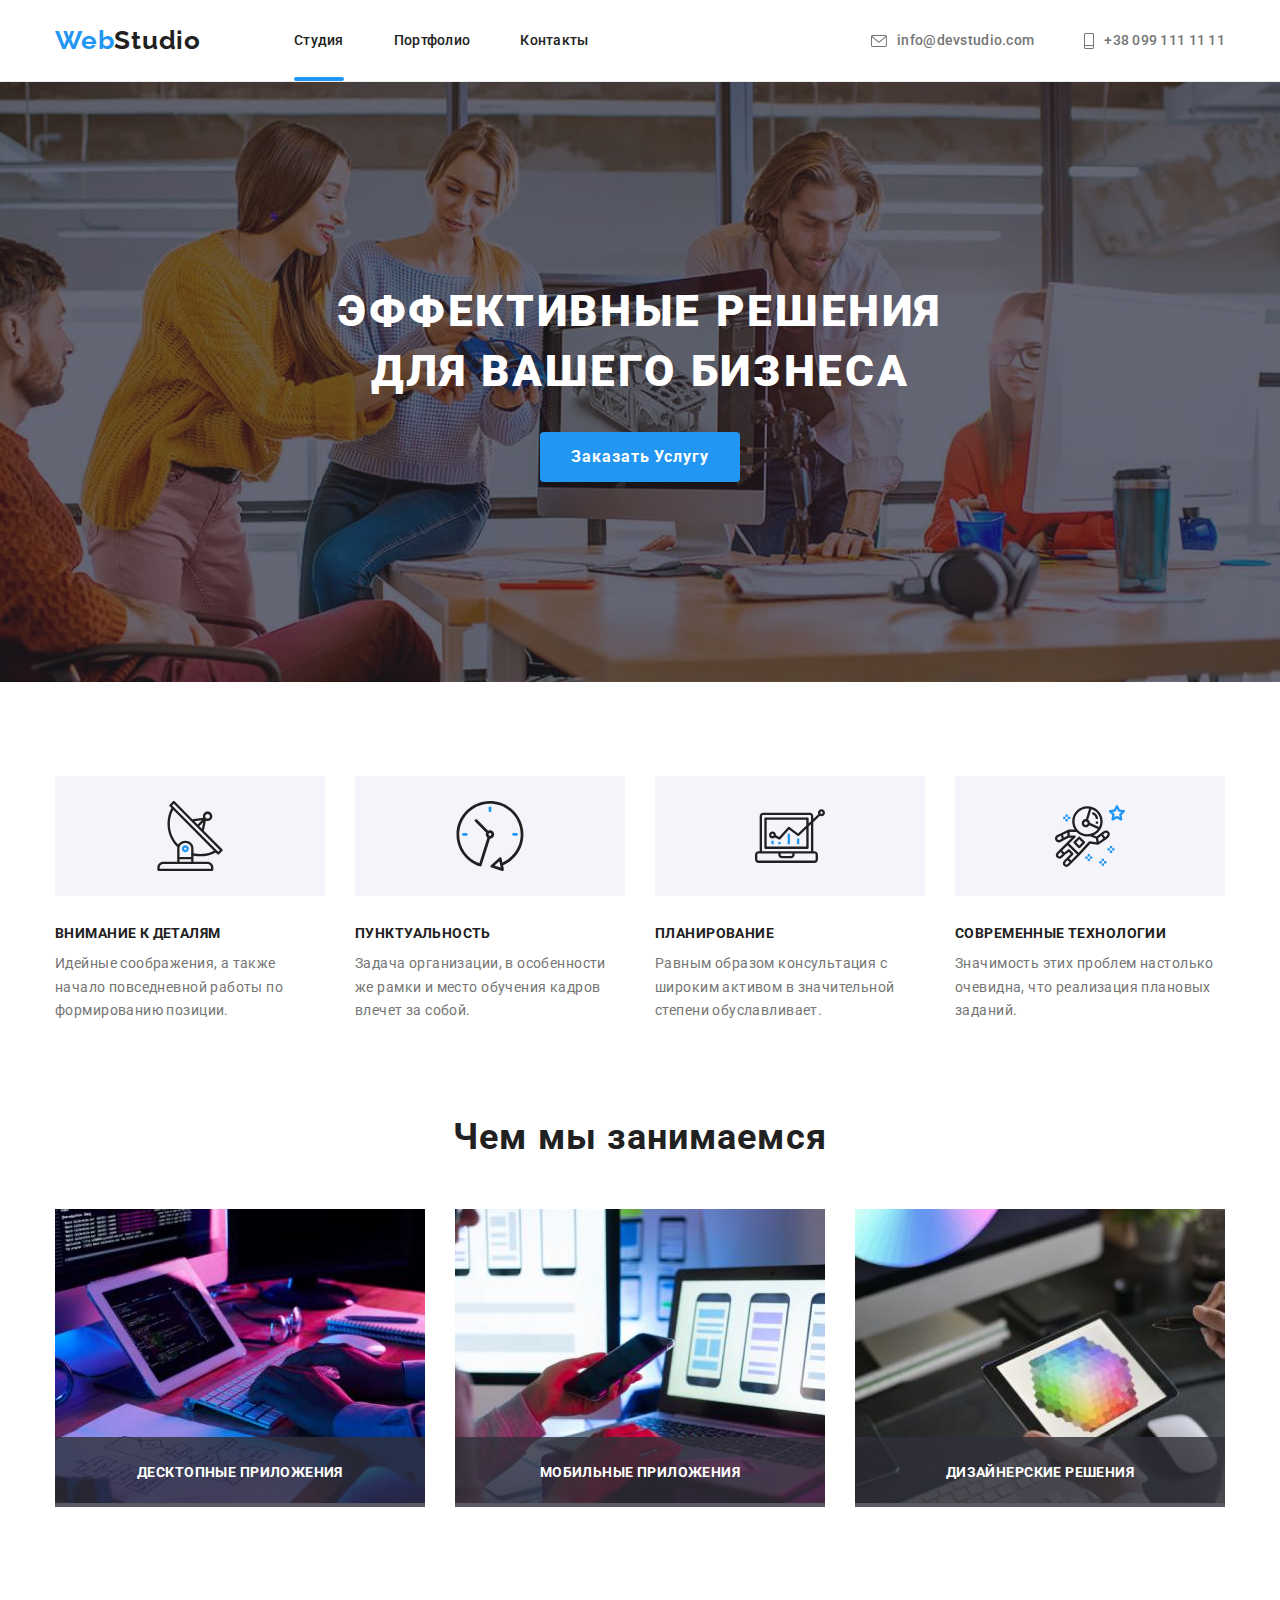
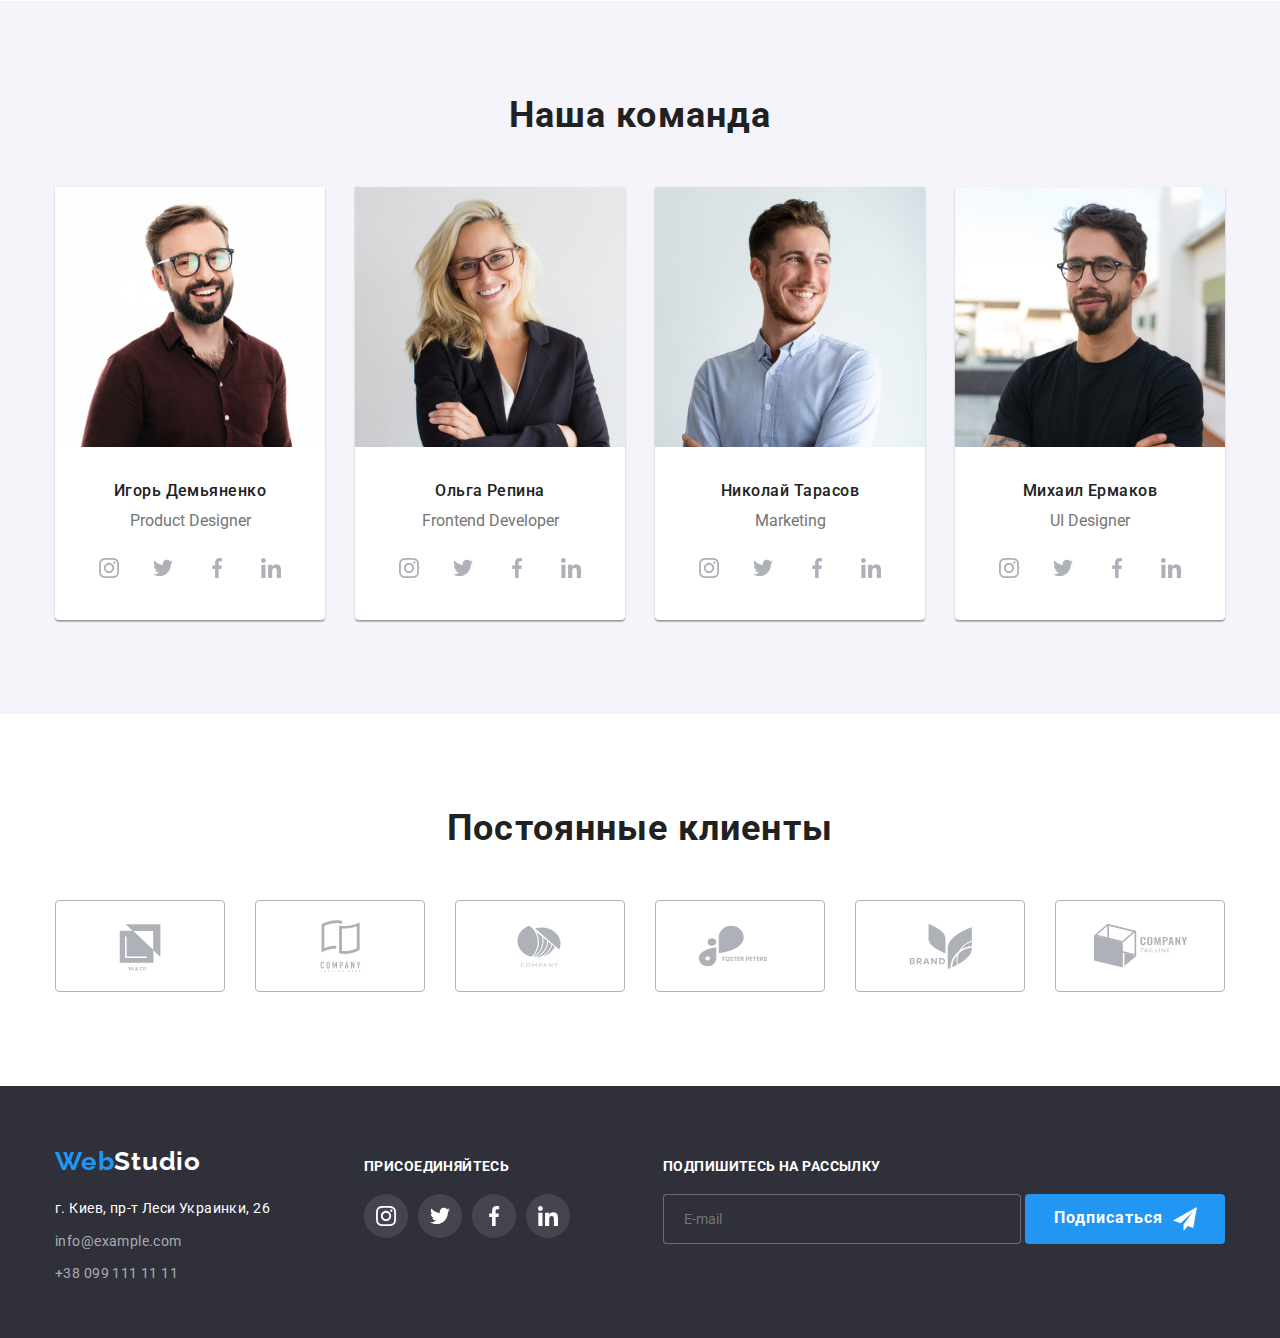
==== index.html @ 97e55f29 "start" ====
<!DOCTYPE html>
<html lang="ru">
<head>
        
        <meta charset="UTF-8">
        <meta http-equiv="X-UA-Compatible" content="IE=edge">
        <meta name="viewport" content="width=device-width, initial-scale=1.0">
        <title>Document</title>
    <link rel="stylesheet" href="https://cdnjs.cloudflare.com/ajax/libs/modern-normalize/1.1.0/modern-normalize.css"
        integrity="sha512-Y0MM+V6ymRKN2zStTqzQ227DWhhp4Mzdo6gnlRnuaNCbc+YN/ZH0sBCLTM4M0oSy9c9VKiCvd4Jk44aCLrNS5Q=="
        crossorigin="anonymous" referrerpolicy="no-referrer" />
    <link rel="preconnect" href="https://fonts.gstatic.com" crossorigin>
    <link href="https://fonts.googleapis.com/css2?family=Raleway:wght@700&family=Roboto:wght@400;500;700;900&display=swap"
        rel="stylesheet">
    <link rel="stylesheet" href="./css/styles.css" />
    <link rel="stylesheet" href="./css/main.min.css" />
</head>
<body>
    <header class="header">
        
        <div class="container">
            <a class="logo" href="index.html">
                <span class="logo-web">Web</span><span class="logo-header-studio">Studio</span>
            </a>
<nav class="header-nav">

<ul class="header-list list">
    <li class="header-list-item"><a class="header-link duration link current" href="./index.html">Студия</a></li>
    <li class="header-list-item"><a class="header-link duration link " href="./portfolio.html">Портфолио</a></li>
    <li class="header-list-item"><a class="header-link duration link" href="">Контакты</a></li>
</ul>

</nav>
<div class="header-contacts">
<a class="header-mail  duration link" href=""><svg class="header-contact-icon header-icon-mail duration "  width="16"
height="12">
<use href="./svg/sprite.svg#icon-envelope"></use>
</svg>info@devstudio.com

</a>

<a class="header-tel  duration link" href="tel:+380991111111"><svg class="header-contact-icon header-icon-tel duration "   width="10"
height="16">
    <use href="./svg/sprite.svg#icon-phone"></use>
</svg>+38 099 111 11 11

</a>
</div>
        </div>
</header>

    <main>
    <section class="hero">
       <div class="container">
            <h1 class="hero-title">Эффективные решения для вашего бизнеса</h1>
            <button class="hero-button button" type="button"data-modal-open>Заказать Услугу</button>
       </div>
    </section>

    <section class="tasks">
        <div class="container">
      <ul class="tasks-list">
    <li class="tasks-item antenna-icon">
        <h3 class="tasks-title">Внимание к деталям</h3>
        <p class="tasks-text"> Идейные соображения, а также начало повседневной работы по формированию позиции.</p>
    </li>
    <li class="tasks-item clocks-icon">
        <h3 class="tasks-title">Пунктуальность</h3>
        <p class="tasks-text">Задача организации, в особенности же рамки и место обучения кадров влечет за собой.</p>
    </li>
    <li class="tasks-item diagram-icon">
        <h3 class="tasks-title">Планирование</h3>
        <p class="tasks-text">Равным образом консультация с широким активом в значительной степени обуславливает.</p>
    </li>
    <li class="tasks-item astronaut-icon">
        <h3 class="tasks-title">Современные технологии</h3>
        <p class="tasks-text">Значимость этих проблем настолько очевидна, что реализация плановых заданий.</p>
     </li>
     </ul>
     </div>
        </section>

       
    <section class="works">
        <div class="container">
            <h2 class="works-title">Чем мы занимаемся</h2>
            <ul class="works-list">
                <li class="works-list-item"><a class="works-link" href=""><img src="./images/box1.jpg" alt="занятие1"
                            width="370" height="294" /></a><p class="works-list-title">Десктопные приложения</p></li>
                <li class="works-list-item"><a class="works-link" href=""><img src="./images/box2.jpg" alt="занятие2"
                            width="370" height="294" /></a><p class="works-list-title">Мобильные приложения</p></li>
                <li class="works-list-item"><a class="works-link" href=""><img src="./images/box3.jpg" alt="занятие3"
                            width="370" height="294" /></a><p class="works-list-title">Дизайнерские решения</p></li>
            </ul>
   </div>
   

    </section>
    <section class="team">
        <div class="container">
            <h2 class="team-title">Наша команда</h2>
            <ul class="team-list">
                <li class="team-list-item">
                    <img src="./images/ihor.jpg" alt="ihor" width="270" />
                <div class="team-name-div">
                    <h3 class="team-name-title">Игорь Демьяненко</h3>
                    <p class="team-name-text">Product Designer</p>
                
            <ul class="social-set">
                <li class="social-item">
                    <a href="" class="social-link duration ">
                        <svg class="social-icon duration ">
                            <use href="./svg/sprite.svg#icon-instagram"></use>
                        </svg>
                    </a>
                </li>
                <li class="social-item">
                    <a href="" class="social-link duration ">
                        <svg class="social-icon duration ">
                            <use href="./svg/sprite.svg#icon-twitter"></use>
                        </svg>
                    </a>
                </li>
                <li class="social-item">
                    <a href="" class="social-link duration  ">
                        <svg class="social-icon duration ">
                            <use href="./svg/sprite.svg#icon-facebook"></use>
                        </svg>
                    </a>
                </li>
                <li class="social-item">
                    <a href="" class="social-link duration ">
                        <svg class="social-icon duration ">
                            <use href="./svg/sprite.svg#icon-linkedin" class="icon-link"></use>
                                        </svg>
                                    </a>  
                                 </li>
                        </ul>
                        </div>
                </li>
                <li class="team-list-item">
                    <img src="./images/olha.jpg" alt="olha" width="270" />
                    <div class="team-name-div">
                        <h3 class="team-name-title">Ольга Репина</h3>
                        <p class="team-name-text">Frontend Developer</p>
                   
                 <ul class="social-set">
                     <li class="social-item">
                        <a href="" class="social-link duration ">
                            <svg class="social-icon duration ">
                                <use href="./svg/sprite.svg#icon-instagram"></use>
                            </svg>
                        </a>
                     </li>
                     <li class="social-item">
                        <a href="" class="social-link duration ">
                            <svg class="social-icon duration ">
                                <use href="./svg/sprite.svg#icon-twitter"></use>
                            </svg>
                        </a>
                     </li>
                     <li class="social-item">
                        <a href="" class="social-link duration ">
                            <svg class="social-icon duration ">
                                <use href="./svg/sprite.svg#icon-facebook"></use>
                            </svg>
                        </a>
                     </li>
                     <li class="social-item">
                    <a href="" class="social-link duration ">
                        <svg class="social-icon duration ">
                            <use href="./svg/sprite.svg#icon-linkedin" class="icon-link""></use>
                            </svg>
                        </a>  
                     </li>
            </ul>
         </div>
                </li>
                <li class="team-list-item">
                    <img src="./images/nikolai.jpg" alt="nikolai" width="270" />
                    <div class="team-name-div">
                        <h3 class="team-name-title">Николай Тарасов</h3>
                        <p class="team-name-text">Marketing</p>
                <ul class="social-set">
                    <li class="social-item">
                        <a href="" class="social-link duration ">
                            <svg class="social-icon duration ">
                                <use href="./svg/sprite.svg#icon-instagram"></use>
                            </svg>
                        </a>
                    </li>
                    <li class="social-item">
                        <a href="" class="social-link duration ">
                            <svg class="social-icon duration ">
                                <use href="./svg/sprite.svg#icon-twitter"></use>
                            </svg>
                        </a>
                    </li>
                    <li class="social-item">
                        <a href="" class="social-link duration ">
                            <svg class="social-icon duration ">
                                <use href="./svg/sprite.svg#icon-facebook"></use>
                            </svg>
                        </a>
                    </li>
                    <li class="social-item">
                        <a href="" class="social-link duration ">
                            <svg class="social-icon duration ">
                                <use href="./svg/sprite.svg#icon-linkedin" class="icon-link""></use>
                                            </svg>
                                        </a>  
                                     </li>
                            </ul>
                         </div>
                </li>
                <li class="team-list-item">
                    <img src="./images/michael.jpg" alt="michael" width="270" />
                    <div class="team-name-div">
                        <h3 class="team-name-title">Михаил Ермаков</h3>
                        <p class="team-name-text">UI Designer</p>
                    <ul class="social-set">
                     <li class="social-item">
                        <a href="" class="social-link duration ">
                            <svg class="social-icon duration ">
                                <use href="./svg/sprite.svg#icon-instagram"></use>
                            </svg>
                        </a>
                     </li>
                     <li class="social-item">
                        <a href="" class="social-link duration  duration ">
                            <svg class="social-icon duration ">
                                <use href="./svg/sprite.svg#icon-twitter"></use>
                            </svg>
                        </a>
                     </li>
                     <li class="social-item">
                        <a href="" class="social-link duration ">
                            <svg class="social-icon duration ">
                                <use href="./svg/sprite.svg#icon-facebook"></use>
                            </svg>
                        </a>
                     </li>
                     <li class="social-item">
                    <a href="" class="social-link duration ">
                        <svg class="social-icon duration ">
                            <use href="./svg/sprite.svg#icon-linkedin" class="icon-link""></use>
                            </svg>
                        </a>  
                     </li>
            </ul>
         </div>
                </li>
            </ul>
        </div>
    </section>


    <section class="clients">
<div class="container">
<t2 class="clients-title">Постоянные клиенты</t2>

<ul class="clients-list">
    <li class="client-item duration "><a href="" class="client-link duration ">
        <svg class="client-icon duration ">
            <use href="./svg/sprite.svg#icon-Logo" class="icon-link"></use>
            </svg>
        </a></li>
    <li class="client-item duration "><a href="" class="client-link duration ">
        <svg class="client-icon duration ">
            <use href="./svg/sprite.svg#icon-Logo-1" class="icon-link"></use>
                </svg>
            </a></li>
    <li class="client-item duration "><a href="" class="client-link duration ">
        <svg class="client-icon duration ">
            <use href="./svg/sprite.svg#icon-Logo-2" class="icon-link"></use>
                    </svg>
                </a></li>
    <li class="client-item duration "><a href="" class="client-link duration ">
        <svg class="client-icon duration ">
            <use href="./svg/sprite.svg#icon-Logo-3" class="icon-link"></use>
                        </svg>
                    </a></li>
    <li class="client-item duration "><a href="" class="client-link duration ">
        <svg class="client-icon duration ">
            <use href="./svg/sprite.svg#icon-Logo-4" class="icon-link"></use>
                            </svg>
                        </a></li>
    <li class="client-item duration "><a href="" class="client-link duration ">
        <svg class="client-icon duration ">
            <use href="./svg/sprite.svg#icon-Logo-5" class="icon-link"></use>
                                </svg>
                            </a></li>
</ul>
</div>
    </section>
</main> 


    <footer class="footer"> 
     <div class="container footdiv">
<div class="footer-left">
    <a class="logo" href="index.html">
        <span class="logo-web">Web</span><span class="logo-studio-footer">Studio</span>
    </a>

    <address class="address-list">
        <ul class="footer-address-list">
            <li class="list-item"><a class="footer-link link address" href="">г. Киев, пр-т Леси Украинки, 26</a></li>
            <li class="list-item"><a class="footer-mail link" href="mailto:info@example.com">info@example.com</a></li>
            <li class="list-item"><a class="footer-tel link" href="tel:+380991111111">+38 099 111 11 11</a></li>
        </ul>
    </address>
     </div>
       


     <div class="footer-right-div">
         <t3 class="footer-right-title">присоединяйтесь</t3>
    <ul class="social-set">
        <li class="social-item">
            <a href="" class="social-link  duration footcolor">
                <svg class="social-icon">
                    <use href="./svg/sprite.svg#icon-instagram"></use>
                </svg>
            </a>
        </li>
        <li class="social-item">
            <a href="" class="social-link  duration footcolor">
                <svg class="social-icon">
                    <use href="./svg/sprite.svg#icon-twitter"></use>
                </svg>
            </a>
        </li>
        <li class="social-item">
            <a href="" class="social-link  duration footcolor">
                <svg class="social-icon">
                    <use href="./svg/sprite.svg#icon-facebook"></use>
                </svg>
            </a>
        </li>
        <li class="social-item">
            <a href="" class="social-link  duration footcolor">
                <svg class="social-icon">
                    <use href="./svg/sprite.svg#icon-linkedin" class="icon-link""></use>
                                </svg>
                            </a>  
                         </li>
                </ul>
                
     </div>
     <div class="footer-email-div">
        <label for="email" class="footer-email-label">Подпишитесь на рассылку
        <input type="email" id="email" class="footer-email-input" placeholder="E-mail"/>
        </label>
        <button type="button" class="hero-button footer-email-btn button">Подписаться
            <svg class="telegram" width="24px" height="24px">
                <use href="./svg/sprite.svg#icon-telegram"></use>
            </svg>
        </button>
    </div>
    </footer>
    <div class="backdrop is-hidden duration " data-modal>
        <div class="modal">
            <button class="modal-close-button duration " type="button" data-modal-close>
                <svg class="close" width="11px" height="11px">
                    <use href="./svg/sprite.svg#icon-closebtn"></use>
                </svg>
            </button>
            <p class="modal-title">Оставьте свои данные, мы вам перезвоним</p>
            <label class="modal-lable">Имя</label>
            <div class="modal-field">
               <input type="name" name="modal-name" class="modal-input duration" id="modal-name"/>
               <svg class="modal-input-icon duration duration" width="12" height="12">
                   <use href="./svg/sprite.svg#icon-nameicon">
                   </use>
               </svg>
            </div>
            <label class="modal-lable">Телефон</label>
            <div class="modal-field">
                <input type="tel" name="modal-tel" class="modal-input duration" id="modal-tel"/>
                <svg class="modal-input-icon duration" width="13" height="13">
                    <use href="./svg/sprite.svg#icon-telicon">
                    </use>
                </svg>
            </div>
            <label class="modal-lable">Почта</label>
            <div class="modal-field">
                <input type="email" name="modal-email" class="modal-input duration" id="modal-mail"/>
                <svg class="modal-input-icon duration" width="15" height="12">
                    <use href="./svg/sprite.svg#icon-mailicon">
                    </use>
                </svg>
            </div>
            <label class="modal-lable">Комментарий</label>
                <textarea name="modal-text" class="modal-comment" id="modal-text" placeholder="Введите текст"></textarea>
                <div class="modal-field">
<input class="modal-check" type="checkbox" id="privacy" name="modal-check" />
<label for="privacy" class="modal-check-text">Соглашаюсь с рассылкой и принимаю <a href="" class="modal-privacy-link">Условия договора</a></label>
</div>
                <button type="submit" class="button hero-button modal-button">Отправить</button>
        </div>
        
        </div>
   
    </div>
    <script src="./js/modal.js"></script>
</body>
</html>
---- css/styles.css ----
/* *{
  outline: solid 1px  teal;
} */


:root {
  --main-color: #212121;
  --second-color: #757575;
  --white-color: #FFFFFF;
  --accent-color: #2196f3;
}

p,
h1,
h2,
h3,
h4,
h5,
h6 {
  margin: 0;
  padding: 0;
}
.container {
width: 1200px;
margin: 0 auto;
padding-left: 15px;
padding-right: 15px;
}

ul {
  margin: 0;
  padding: 0;
}

  
img{
  width: 100%;
 
}

body {
  font-family: Roboto, sans-serif;
  background-color: var(--white-color);
  color: var(--main-color);
}


link,
a,
ul {
  text-decoration: none;
  list-style: none;
}
ul {
  padding-inline-start: 0;
}

.duration{
  transition-duration:250ms;
transition-timing-function: cubic-bezier(0.4, 0, 0.2, 1);
transition-delay:250ms;
}

.is-hidden{
  opacity: 0;
  visibility: hidden;
  pointer-events: none;
}


.button {
  display: block;
font-family: inherit, sans-serif;
font-weight: 700;
font-size: 16px;
text-align: center;
letter-spacing: 0.06em;
border-radius: 4px;
background-color: var(--accent-color);
color: var(--white-color);
cursor: pointer;
border: none; 
}

/*-------LOGO-------*/
.logo-web {
  color: var(--accent-color);
}

.logo {
  font-family: "Raleway";
  font-weight: 700;
  font-size: 26px;
  line-height: 1.2;
  letter-spacing: 0.03em;
  margin-right: 93px;
}
.logo-header-studio {
  color: var(--main-color);
}

/*---------HEADER---------*/

.header {
 background-color: var(--white-color);
  padding-top: 25px;
  padding-bottom: 25px;
  border-bottom: 1px solid #ECECEC;
}
.header .container{
  display: flex;
  align-items: center;
}
.header-list {
  display: flex;
}

.header-list .header-list-item:not(:last-child) {
  margin-right: 50px;
}

.header-contacts {
  display: flex;
  align-items: center;
  
  margin-left: auto;
}
.header-mail {
  
  margin-right: 50px;
}
.header-link,
.header-mail,
.header-tel{
  font-weight: 500;
  font-size: 14px;
  line-height: 1.14;
  letter-spacing: 0.02em;
  color: var(--main-color);
  transition-property:color;
 
}
.header-mail,
.header-tel {
  display: flex;
  align-items: center;
  justify-content: center;
  color: var(--second-color);
}
.header-link:hover,
.header-link:focus,
.header-mail:hover,
.header-mail:focus,
.header-tel:hover,
.header-tel:focus {
  color: var(--accent-color);
}

.header-contact-icon{
  margin-right: 10px;
}

.header-icon-mail,
.header-icon-tel{

  fill:var(--second-color);
  transition-property:fill;

}
.header-mail:hover .contact-icon,
.header-mail:focus .contact-icon,
.header-tel:hover .contact-icon,
.header-tel:focus .contact-icon{
  fill: var(--accent-color);
}

.current{
position:relative;

}


.current::after{
  content: "";
  position: absolute;
width: 100%;
height: 4px;
bottom: -33px;
left: 0;
background: #2196F3;
border-radius: 2px;
}


/*---------HERO---------*/
.hero {
  max-width: 1600px;
  margin-left: auto;
  margin-right: auto;
  background-repeat: no-repeat;
background-size: cover;
background-position: center;
  background-color: #2f303a;
  padding-top: 200px;
  padding-bottom: 200px;
background-image: linear-gradient(
  to right,
 rgba(47, 48, 58, 0.4),
 rgba(47, 48, 58, 0.4)
 ), url(../images/prewiev.jpg);
}

.hero-title {
  margin: 0 auto;
  text-align: center;
  width: 696px;
  margin-bottom: 30px;
  font-weight: 900;
  font-size: 44px;
  line-height: 1.36;
  text-transform: uppercase;
  letter-spacing: 0.06em;
  color: var(--white-color);
}
.hero-button {
  margin: 0 auto;
  min-width: 200px;
  min-height: 50px;
}


/*------TASKS------*/
.tasks{
  background-color: var(--white-color);
  padding-top: 94px;
  
}
.tasks-list {
  display: flex;
}
.tasks-item{
  width: calc((100% - 90px) / 4);
  min-width: 270px;
}
.tasks-item:not(:last-child){
  margin-right: 30px;
}
.tasks-item::before{
  content: "";
  display: block;
  height: 120px;
margin-bottom: 30px;
background-position: center;
background-repeat: no-repeat;
background-size: 70px 70px;
background-color: #F5F4FA;
}
.antenna-icon::before{
background-image: url(../svg/antenna.svg)
}
.clocks-icon::before {
  background-image: url(../svg/clock.svg)
}
.diagram-icon::before {
  background-image: url(../svg/diagram.svg)
}
.astronaut-icon::before {
  background-image: url(../svg/astronaut.svg)
}
.tasks-title {
  font-weight: 700;
  font-size: 14px;
  line-height: 1.14;
  letter-spacing: 0.03em;
  text-transform: uppercase;
}

.tasks-text {
  margin-top: 10px;
  max-height: 75px;
  font-size: 14px;
  line-height: 1.7;
  letter-spacing: 0.03em;
  color: var(--second-color);
}


/*----------WORKS---------*/

.works {
background-color: var(--white-color);
padding-top: 94px;
padding-bottom: 94px;

}

.works-title {
  margin-bottom: 50px;
  text-align: center;
  letter-spacing: 0.03em;
  font-weight: 700;
  font-size: 36px;
  line-height: 1.16;
  color: var(--main-color);
  
}
.works-list {
  display: flex;
   
 
}
.works-list-item {
  position:relative;
  width: calc((100% - 60px) / 3);
 margin-right: 30px;

 
}
.works-list-item:last-child{
  margin-right: 0;
}

.works-list-title{
  content:"";
  position: absolute;
 bottom: 0px;
  left:0;
 width: 100%;
 height: 70px;
 text-align: center;
 padding-top: 27px;
 padding-bottom: 27px;
 font-family: 'Roboto';
 font-style: normal;
 font-weight: 700;
font-size: 14px;
line-height: calc(16/14);
text-align: center;
letter-spacing: 0.03em;
text-transform: uppercase;
color: #FFFFFF;
 background: rgba(47, 48, 58, 0.8);

}

/*---------TEAM---------*/

.team {
  background-color: #F5F4FA;
  padding-top: 94px;
  padding-bottom: 94px;
}

.team-title {
  margin-bottom: 50px;
  text-align: center;
  letter-spacing: 0.03em;
  font-weight: 700;
  font-size: 36px;
  line-height: 1.16;
}
.team-list {
  display: flex;
}

.team-list-item{
  background-color: var(--white-color);
margin-right: 30px;
box-shadow: 0px 1px 3px rgba(0, 0, 0, 0.12),
0px 1px 1px rgba(0, 0, 0, 0.14),
0px 2px 1px rgba(0, 0, 0, 0.2);
border-radius: 0px 0px 4px 4px;
}
.team-list-item:last-child{
  margin-right: 0;
}
.team-name-div{
padding-top: 30px;
padding-bottom: 30px;
}
.team-name-title {
  text-align: center;
  color: var(--main-color);
  font-weight: 500;
  font-size: 16px;
  line-height: 1.2;
  letter-spacing: 0.03em;
}
.team-name-text {
  text-align: center;
  margin-top: 10px;
  margin-bottom: 16px;
  color: var(--second-color);
  font-size: 16px;
  line-height: 1.2;
}

/*--------SOCIAL--------*/

.social-set{
  display: flex;
  justify-content: center;
  
}

.social-link{
  display: block;
  padding: 12px;
  width: 44px;
  height: 44px;
  border-radius: 50%;
  background-color: var(--white-color);
  transition-property: background-color;
}
.social-item:not(:last-child){
  margin-right: 10px;
}

.social-icon{
  fill: #AFB1B8;
  width: 20px;
  height: 20px;
  transition-property:fill, background-color;

}
.social-link:hover,
.social-link:focus {
  background-color: var(--accent-color);
}

.social-link:hover > .social-icon,
.social-link:focus >.social-icon{
fill: var(--white-color);
}




/*---------------CLIENTS-----------*/

.clients {
  background-color: var(--white-color);
padding-top: 94px;
padding-bottom: 94px;
}
.clients-title{
  display: block;
  margin-bottom: 50px;
  text-align: center;
  letter-spacing: 0.03em;
  font-weight: 700;
  font-size: 36px;
  line-height: 1.16;
}
.clients-list{
  display: flex;
}
.client-item
.client-link{
  display: block;
  width: 170px;
  height: 92px;
border: 1px solid #AFB1B8;
border-radius: 4px;
background-color: var(--white-color);
transition-property: background-color, border-color;
}
.client-icon{
  margin: 16px 32px;
width: 106px;
height: 60px;
fill: #AFB1B8;
transition-property:fill;
}
.client-link:hover,
.client-link:focus {
  border-color: var(--accent-color);
}
.client-link:hover > .client-icon,
.client-link:focus >.client-icon{
  fill: var(--accent-color);
  
}
.client-item:not(:last-child) {
  margin-right: 30px;
}

/*---------FOOTER---------*/

.footer {
  background-color: #2f303a;
  padding-top: 60px;
 
}
.footdiv{
  display: flex;
}
.logo-studio-footer {
  color: var(--white-color);
}
.footer-address-list {
  margin-top: 20px;
}
.address {
  color: var(--white-color);
}
.footer-mail,
.footer-tel {
  color: rgba(255, 255, 255, 0.6);
  text-decoration: none;
}
.footer-link,
.footer-mail,
.footer-tel {
  font-style: normal;
  font-size: 14px;
  line-height: 1.7;
  letter-spacing: 0.03em;
}

.footer-address-list > .list-item:not(:last-child){
  margin-bottom: 9px;
}

/*--------footer-right-------*/

.footer-right-div{
  margin-left: 70px;
  margin-top: 12px;
  height: 80px;
}

.footer-right-title{
  display: block;
  font-family: 'Roboto', sans-serif;
  font-style: normal;
 font-weight: 700;
 font-size: 14px;
 line-height: 16px;
 text-transform: uppercase;
 text-align: left;
 color: #FFFFFF;
letter-spacing: 0.03em;
margin-bottom: 20px;
}

.footcolor{
background-color:  rgba(255, 255, 255, 0.1);
}

.footcolor > .social-icon{
  fill: var(--white-color);
}


/*---------footer-email-div--------*/

.footer-email-div{
  position: relative;
  margin-top: 12px;
 margin-left: 93px;
  height: 86px;
  margin-bottom: 94px;
  width: 570px;
}
.footer-email-label{
  display: inline-block;
position: absolute;
top: 0;
left: 0;
font-weight: 700;
font-size: 14px;
line-height: calc(16/14);
letter-spacing: 0.03em;
text-transform: uppercase;
color: #FFFFFF;
}
.footer-email-input{
  padding: 20px;
  margin-top: 20px;
  position: absolute;
 top: 100%;
  left: 0;
  height: 50px;
  width: 358px;
  background-color: #2F303A;
  border: 1px solid rgba(255, 255, 255, 0.3);
  border-radius: 4px;
}
.footer-email-btn{
  position: absolute;
  bottom: 0;
  right: 0;
  margin-left: 12px;
 
}

/*-------------Portfolio-----------*/

/*projects*/
.portfolio {
  padding-top: 94px;
  padding-bottom: 94px;
}
/*navigation*/

.portfolio-btn-list {
  display: flex;
  justify-content: center;
  margin-bottom: 50px;
}
.portfolio-btn-item:not(:last-child) {
  margin-right: 8px;
}

.portfolio--btn {
  padding: 6px 22px;
  font-weight: 500;
  font-size: 16px;
  line-height: 1.62;
  letter-spacing: 0.03em;
  border: transparent;
  color: #212121;
  background-color: #f5f4fa;
  transition-property: color, background-color;

}
.portfolio--btn:hover,
.portfolio--btn:focus {
  color: var(--white-color);
  background-color: var(--accent-color);
  box-shadow: 0px 3px 1px rgba(0, 0, 0, 0.1),
  0px 1px 2px rgba(0, 0, 0, 0.08),
  0px 2px 2px rgba(0, 0, 0, 0.12);
}


.portfolio-projects {
  display: flex;
  flex-wrap: wrap;
  margin-right: -15px;
  margin-left: -15px;
}

.portfolio-projects > .projects-item {
 
 width: calc((100% - 60px) / 3);
 margin-right: 30px;
 margin-bottom: 30px;
 border: 1px solid #EEEEEE;
 cursor: pointer;
 transition-property: box-shadow;
}


.portfolio-projects>.projects-item:hover,
.portfolio-projects>.projects-item:focus{
box-shadow: 0px 1px 1px rgba(0, 0, 0, 0.12),
0px 4px 4px rgba(0, 0, 0, 0.06),
1px 4px 6px rgba(0, 0, 0, 0.16);
}

.portfolio-projects .projects-item:nth-child(3n){
  margin-right: 0;
}
.portfolio-projects .projects-item:nth-last-child(-n + 3){
  margin-bottom: 0;
}
.project-name {
  font-weight: 700;
  font-size: 18px;
  line-height: 2;
  letter-spacing: 0.06em;
  color: var(--main-color);
}
.project-text {
  margin-top: 4px;
  font-size: 16px;
  line-height: 1.88;
  letter-spacing: 0.03em;
  color: var(--second-color);
}
.projects-div-name{
  
  padding: 20px 24px;
  border: 1px #eeeeee;
 
  
}


.projects-item:hover .project-thumb-text{
  opacity: 1;
  transform:translateY(-100%);
  
}


.project-overlay{
  position: relative;
  overflow: hidden;
}

.project-thumb-text{
  position:absolute;
  bottom: -100%;
 left: 0;
 height: 100%;
 width: 100%;
padding: 63px 24px;
font-weight: 400;
font-size: 18px;
line-height: 1.56;
letter-spacing: 0.03em;
color: #FFFFFF;

background:rgba(33, 150, 243, 0.9);
transition-property: transform;

}

/*-----modal------*/
.backdrop{
  position: fixed;
 width: 100%;
  height: 100%;
  top:0;
  background-color: rgba(0, 0, 0, 0.2);
  transform: scale(100%);
  transition-property: transform skale;
  
}
.modal{
  padding: 40px;
  position: absolute;
  top: 50%;
  left: 50%;
  transform: translate(-50%,-50%);
  width: 528px;
  min-height: 581px;
  background-color: var(--white-color);
  box-shadow: 0px 1px 3px rgba(0, 0, 0, 0.12), 0px 1px 1px rgba(0, 0, 0, 0.14), 0px 2px 1px rgba(0, 0, 0, 0.2);
border-radius: 4px;
}

.modal-close-button{
  display: flex;
  justify-content: center;
  align-items: center;
  width: 30px;
  height: 30px;
  position: absolute;
  right:8px;
  top:8px;
  fill:#000000;
  background-color: #fff;
  border-radius: 50%;
  border: 1px solid rgba(0, 0, 0, 0.1);
  cursor: pointer;
  transition-property: fill;

}
.modal-close-button:hover,
.modal-close-button:focus{
  fill: var(--accent-color);
}

.modal-title{
  margin-bottom: 12px;
  font-weight: 700;
font-size: 20px;
line-height: 23px;
text-align: center;
letter-spacing: 0.03em;

color: #212121;
}

.modal-lable{
  display: inline-block;
  font-size: 12px;
margin-bottom: 4px;
line-height: calc(14/12);
letter-spacing: 0.01em;
color: var(--second-color);

}
/*input*/
.modal-input{
  
width: 100%;
padding-left: 42px;
height: 40px;
border: 1px solid rgba(33, 33, 33, 0.2);
border-radius: 4px;
cursor: pointer;
outline: none;
transition-property: border-color;
}

.modal-input::placeholder{
  font-size: 12px;
line-height: 14px;
letter-spacing: 0.01em;

color: rgba(117, 117, 117, 0.5);
}
.modal-input:hover,
.modal-input:focus{
  border-color: var(--accent-color);
}
.modal-field:hover,
.modal-field:focus +.input-icon{
fill: var(--accent-color);
}

.modal-field{
  position: relative;
  margin-bottom: 10px;
}

.modal-input-icon{
  position: absolute;
  top: 50%;
  transform: translateY(-50%);
  left: 15px;
  transition-property: fill;;
}

.modal-comment{
padding: 16px;
height: 120px;
width: 100%;
margin-bottom: 10px;
border: 1px solid rgba(33, 33, 33, 0.2);
border-radius: 4px;
resize:none;
outline: none;
}
.modal-comment::placeholder{
  font-size: 14px;
  line-height: 16px;
  letter-spacing: 0.01em;
}


.checkbox{

}
.modal-check-text{
  display: flex;
  align-items: center;
  font-size: 14px;
line-height: 1.71;
letter-spacing: 0.03em;
cursor: pointer;

color: var(--second-color)
}

.modal-check-text::before{
content:"";
margin-left: 10px;
width: 16px;
height: 15px;
border: 2px solid #212121;
margin-right: 8px;
border-radius: 2px;

}

.modal-check:checked + .modal-check-text::before{
  background-color: var(--accent-color);
  background-image: url(../svg/check.svg);
  background-size: contain;
  background-repeat: no-repeat;
  background-position: center;
  border: none;
}
.modal-check{
  display: none;
  visibility: hidden;
  pointer-events: none;
}

.modal-button{
  margin-top: 30px;
  Offset: 0px, 4px
rgba(0, 0, 0, 0.15)
}
.modal-privacy-link{
  margin-left: 3px;
  color: var(--accent-color);
  text-decoration: underline;
}
.footer-email-btn{
  display: flex;
  align-items: center;
  padding-left: 29px;
}
.telegram{
  margin-left: 10px;
}
---- css/main.min.css ----
/* No CSS *//*# sourceMappingURL=main.min.css.map */
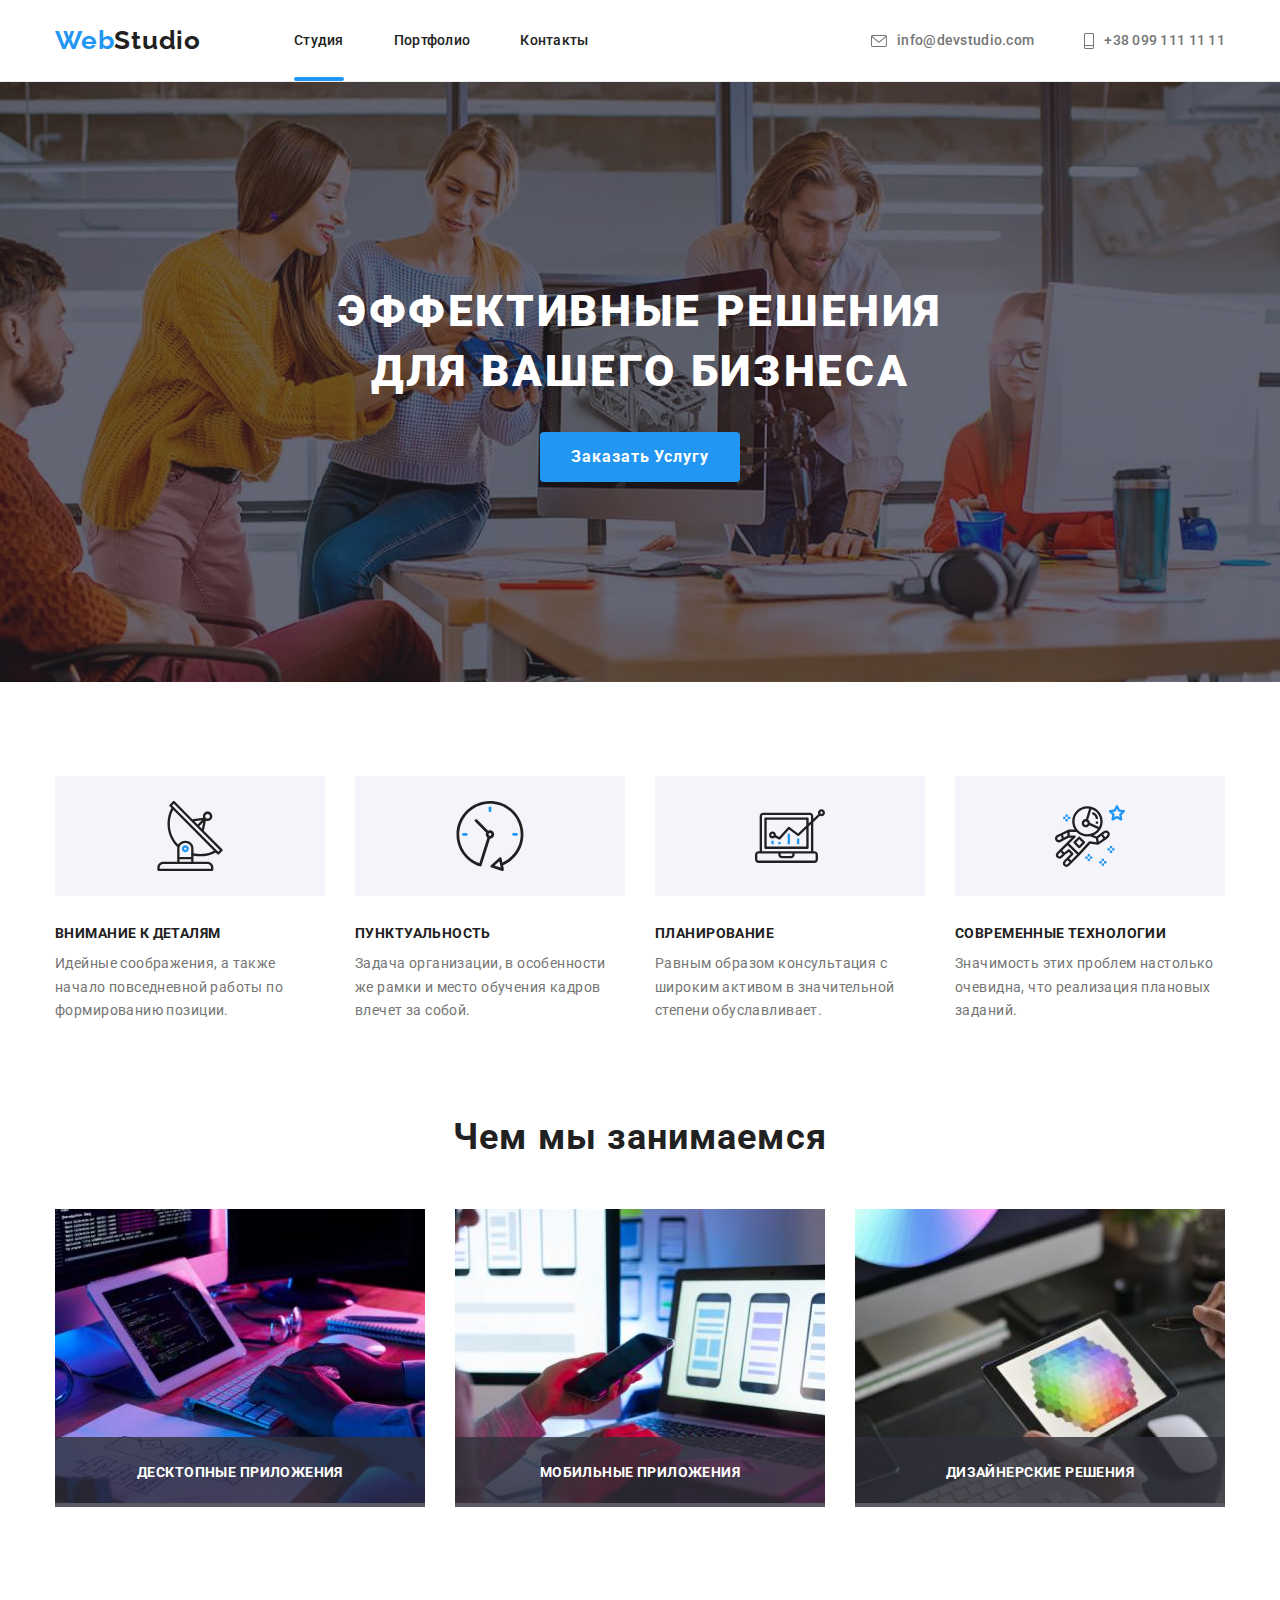
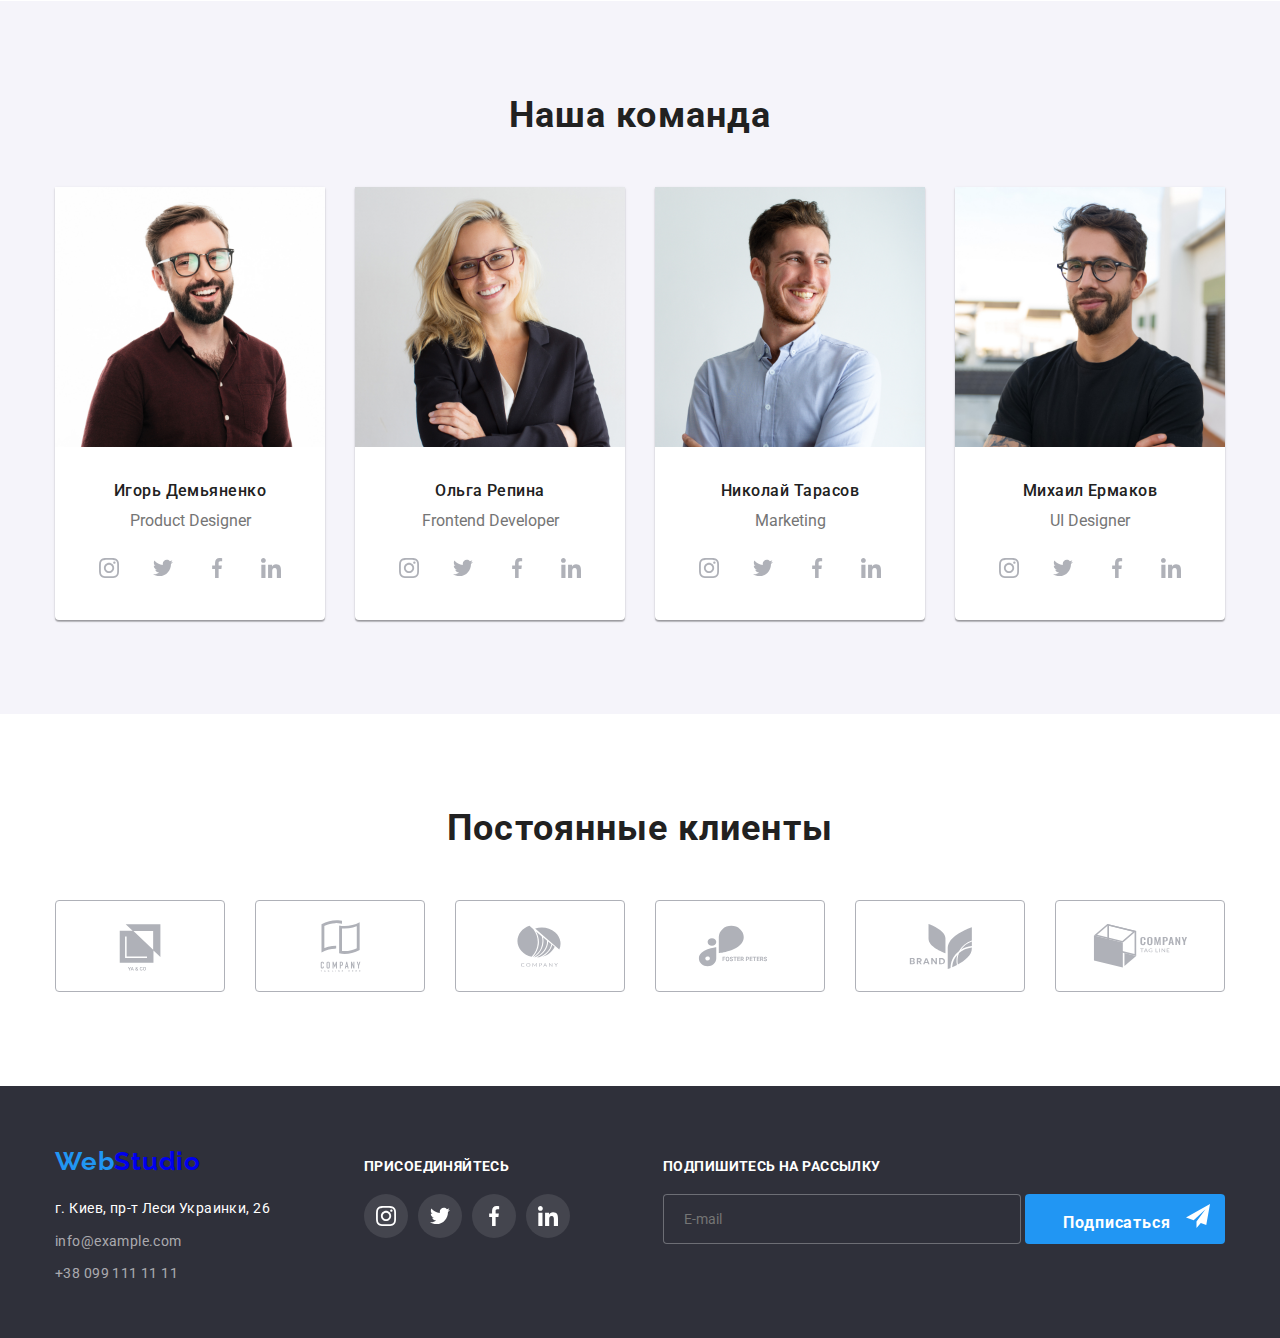
==== commit 03147411: "1" ====
--- a/index.html
+++ b/index.html
@@ -25,21 +25,21 @@
 <nav class="header-nav">
 
 <ul class="header-list list">
-    <li class="header-list-item"><a class="header-link duration link current" href="./index.html">Студия</a></li>
-    <li class="header-list-item"><a class="header-link duration link " href="./portfolio.html">Портфолио</a></li>
-    <li class="header-list-item"><a class="header-link duration link" href="">Контакты</a></li>
+    <li class="header-list__item"><a class="header-list__link duration link current" href="./index.html">Студия</a></li>
+    <li class="header-list__item"><a class="header-list__link duration link " href="./portfolio.html">Портфолио</a></li>
+    <li class="header-list__item"><a class="header-list__link duration link" href="">Контакты</a></li>
 </ul>
 
 </nav>
-<div class="header-contacts">
-<a class="header-mail  duration link" href=""><svg class="header-contact-icon header-icon-mail duration "  width="16"
+<div class="header-contact">
+<a class="header-contact__mail  duration link" href=""><svg class="header-contact-icon header-icon__mail duration "  width="16"
 height="12">
 <use href="./svg/sprite.svg#icon-envelope"></use>
 </svg>info@devstudio.com
 
 </a>
 
-<a class="header-tel  duration link" href="tel:+380991111111"><svg class="header-contact-icon header-icon-tel duration "   width="10"
+<a class="header-contact__tel  duration link" href="tel:+380991111111"><svg class="header-contact-icon header-icon__tel duration "   width="10"
 height="16">
     <use href="./svg/sprite.svg#icon-phone"></use>
 </svg>+38 099 111 11 11
--- a/css/styles.css
+++ b/css/styles.css
@@ -115,23 +115,23 @@
   display: flex;
 }
 
-.header-list .header-list-item:not(:last-child) {
+.header-list .header-list__item:not(:last-child) {
   margin-right: 50px;
 }
 
-.header-contacts {
+.header-contact {
   display: flex;
   align-items: center;
   
   margin-left: auto;
 }
-.header-mail {
+.header-contact__mail {
   
   margin-right: 50px;
 }
-.header-link,
-.header-mail,
-.header-tel{
+.header-list__link,
+.header-contact__mail,
+.header-contact__tel{
   font-weight: 500;
   font-size: 14px;
   line-height: 1.14;
@@ -140,19 +140,19 @@
   transition-property:color;
  
 }
-.header-mail,
-.header-tel {
+.header-contact__mail,
+.header-contact__tel {
   display: flex;
   align-items: center;
   justify-content: center;
   color: var(--second-color);
 }
-.header-link:hover,
-.header-link:focus,
-.header-mail:hover,
-.header-mail:focus,
-.header-tel:hover,
-.header-tel:focus {
+.header-list__link:hover,
+.header-list__link:focus,
+.header-contact__mail:hover,
+.header-contact__mail:focus,
+.header-contact__tel:hover,
+.header-contact__tel:focus {
   color: var(--accent-color);
 }
 
@@ -160,17 +160,17 @@
   margin-right: 10px;
 }
 
-.header-icon-mail,
-.header-icon-tel{
+.header-icon__mail,
+.header-icon__tel{
 
   fill:var(--second-color);
   transition-property:fill;
 
 }
-.header-mail:hover .contact-icon,
-.header-mail:focus .contact-icon,
-.header-tel:hover .contact-icon,
-.header-tel:focus .contact-icon{
+.header-contact__mail:hover .contact-icon,
+.header-contact__mail:focus .contact-icon,
+.header-contact__tel:hover .contact-icon,
+.header-contact__tel:focus .contact-icon{
   fill: var(--accent-color);
 }
 
@@ -495,7 +495,7 @@
 .footdiv{
   display: flex;
 }
-.logo-studio-footer {
+.logo-footer-studio {
   color: var(--white-color);
 }
 .footer-address-list {
--- a/css/main.min.css
+++ b/css/main.min.css
@@ -1 +1,2 @@
-/* No CSS *//*# sourceMappingURL=main.min.css.map */+:root{--main-color: #212121;--second-color: #757575;--white-color: #FFFFFF;--accent-color: #2196f3}p,h1,h2,h3,h4,h5,h6{margin:0;padding:0}.container{width:1200px;margin:0 auto;padding-left:15px;padding-right:15px}ul{margin:0;padding:0}img{width:100%}body{font-family:Roboto, sans-serif;background-color:var(--white-color);color:var(--main-color)}link,a,ul{text-decoration:none;list-style:none}ul{padding-inline-start:0}.duration{transition-duration:250ms;transition-timing-function:cubic-bezier(0.4, 0, 0.2, 1);transition-delay:250ms}.is-hidden{opacity:0;visibility:hidden;pointer-events:none}.button{display:block;font-family:inherit, sans-serif;font-weight:700;font-size:16px;text-align:center;letter-spacing:0.06em;border-radius:4px;background-color:var(--accent-color);color:var(--white-color);cursor:pointer;border:none}.logo{font-family:"Raleway";font-weight:700;font-size:26px;line-height:1.2;letter-spacing:0.03em;margin-right:93px}.logo-header-studio{color:var(--main-color)}.logo-footer-studio{color:var(--white-color)}.header{background-color:var(--white-color);padding-top:25px;padding-bottom:25px;border-bottom:1px solid #ECECEC}.header .container{display:flex;align-items:center}.header-list{display:flex}.header-list .header-list-item:not(:last-child){margin-right:50px}.header-contacts{display:flex;align-items:center;margin-left:auto}.header-mail{margin-right:50px}.header-link,.header-mail,.header-tel{font-weight:500;font-size:14px;line-height:1.14;letter-spacing:0.02em;color:var(--main-color);transition-property:color}.header-mail,.header-tel{display:flex;align-items:center;justify-content:center;color:var(--second-color)}.header-link:hover,.header-link:focus,.header-mail:hover,.header-mail:focus,.header-tel:hover,.header-tel:focus{color:var(--accent-color)}.header-contact-icon{margin-right:10px}.header-icon-mail,.header-icon-tel{fill:var(--second-color);transition-property:fill}.header-mail:hover .contact-icon,.header-mail:focus .contact-icon,.header-tel:hover .contact-icon,.header-tel:focus .contact-icon{fill:var(--accent-color)}.current{position:relative}.current::after{content:"";position:absolute;width:100%;height:4px;bottom:-33px;left:0;background:#2196F3;border-radius:2px}
+/*# sourceMappingURL=main.min.css.map */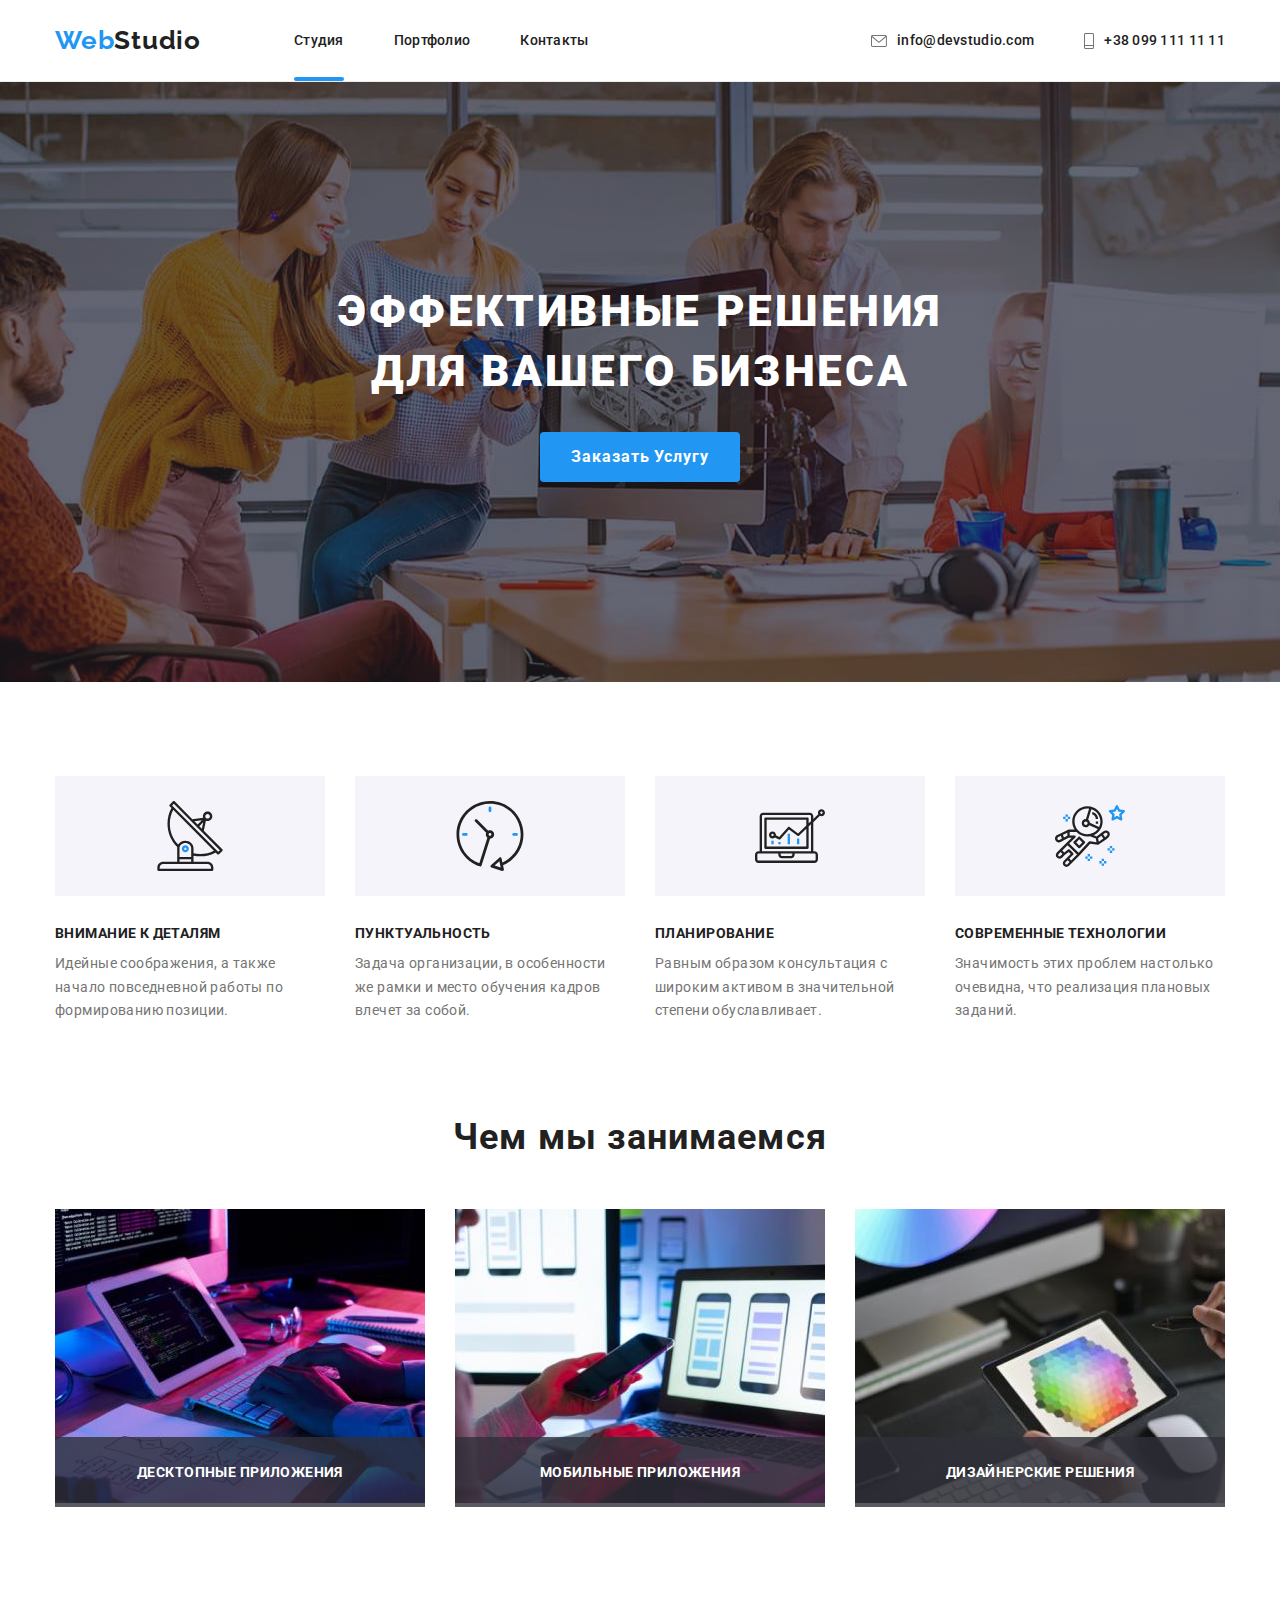
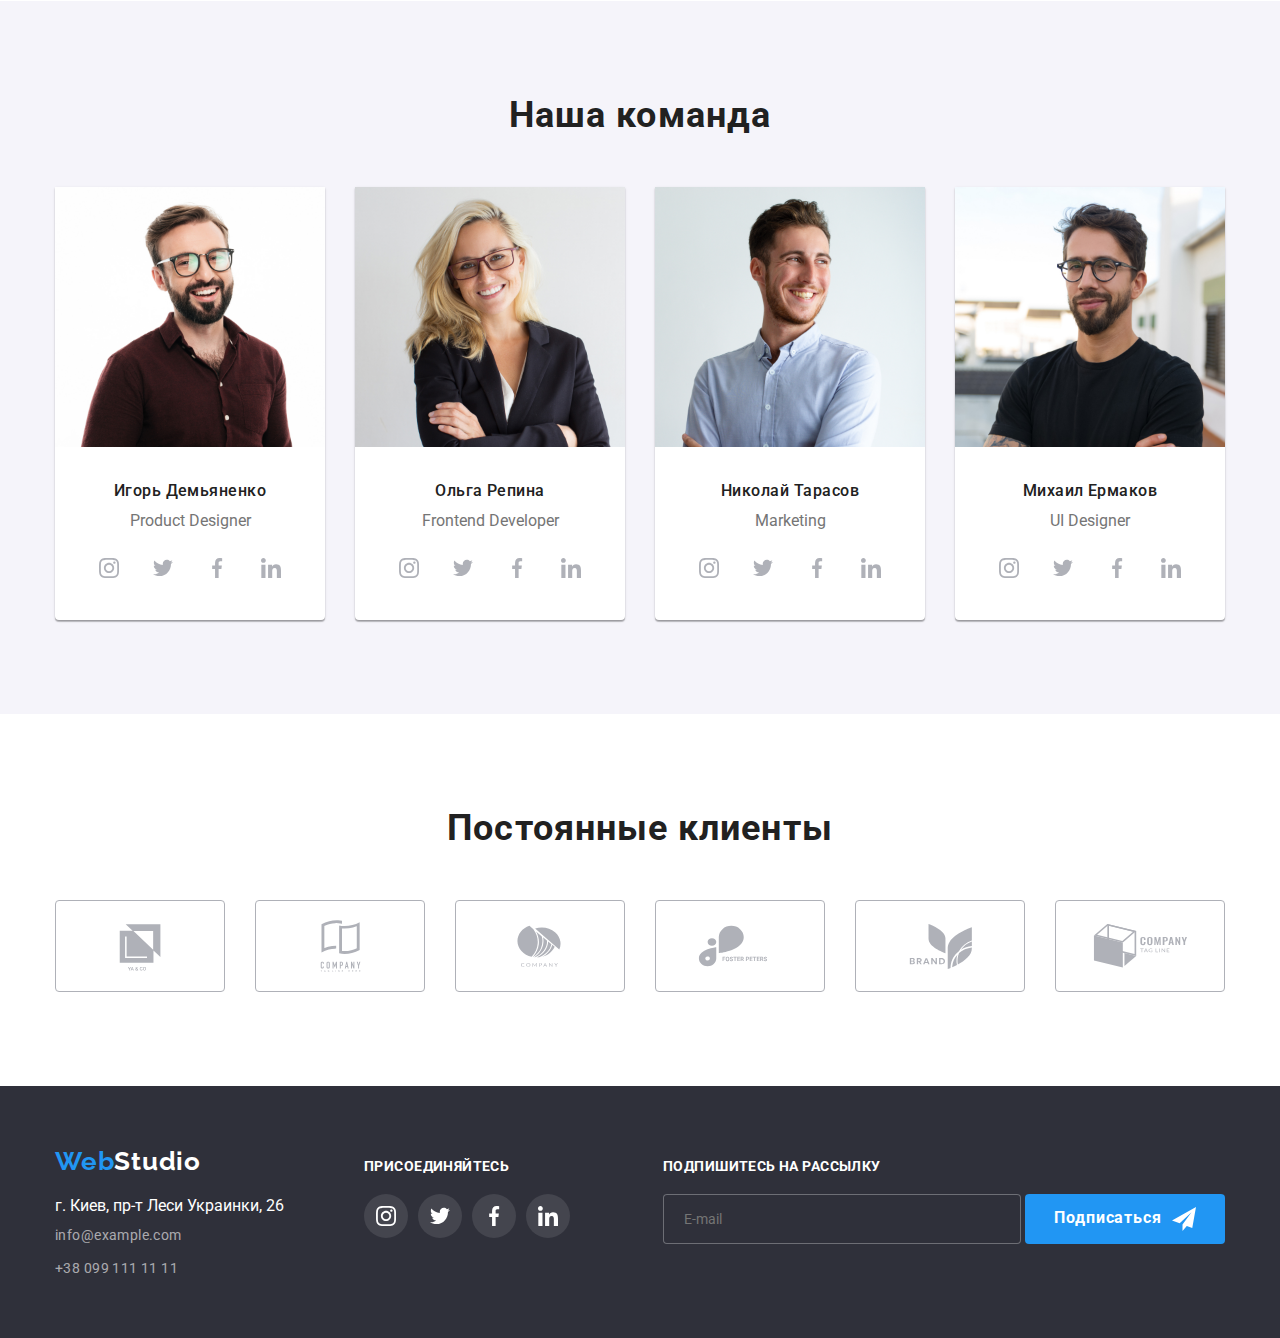
==== commit 1095b1f5: "prefin" ====
--- a/index.html
+++ b/index.html
@@ -20,7 +20,7 @@
         
         <div class="container">
             <a class="logo" href="index.html">
-                <span class="logo-web">Web</span><span class="logo-header-studio">Studio</span>
+                <span class="logo__web">Web</span><span class="logo__header-studio">Studio</span>
             </a>
 <nav class="header-nav">
 
@@ -32,14 +32,14 @@
 
 </nav>
 <div class="header-contact">
-<a class="header-contact__mail  duration link" href=""><svg class="header-contact-icon header-icon__mail duration "  width="16"
+<a class="header-contact__mail  duration link" href=""><svg class="header-contact__mail-icon  duration "  width="16"
 height="12">
 <use href="./svg/sprite.svg#icon-envelope"></use>
 </svg>info@devstudio.com
 
 </a>
 
-<a class="header-contact__tel  duration link" href="tel:+380991111111"><svg class="header-contact-icon header-icon__tel duration "   width="10"
+<a class="header-contact__tel  duration link" href="tel:+380991111111"><svg class="header-contact__tel-icon duration "   width="10"
 height="16">
     <use href="./svg/sprite.svg#icon-phone"></use>
 </svg>+38 099 111 11 11
@@ -53,7 +53,7 @@
     <section class="hero">
        <div class="container">
             <h1 class="hero-title">Эффективные решения для вашего бизнеса</h1>
-            <button class="hero-button button" type="button"data-modal-open>Заказать Услугу</button>
+            <button class="main-button button" type="button"data-modal-open>Заказать Услугу</button>
        </div>
     </section>
 
@@ -102,7 +102,7 @@
             <ul class="team-list">
                 <li class="team-list-item">
                     <img src="./images/ihor.jpg" alt="ihor" width="270" />
-                <div class="team-name-div">
+                <div class="team-name">
                     <h3 class="team-name-title">Игорь Демьяненко</h3>
                     <p class="team-name-text">Product Designer</p>
                 
@@ -140,7 +140,7 @@
                 </li>
                 <li class="team-list-item">
                     <img src="./images/olha.jpg" alt="olha" width="270" />
-                    <div class="team-name-div">
+                    <div class="team-name">
                         <h3 class="team-name-title">Ольга Репина</h3>
                         <p class="team-name-text">Frontend Developer</p>
                    
@@ -178,7 +178,7 @@
                 </li>
                 <li class="team-list-item">
                     <img src="./images/nikolai.jpg" alt="nikolai" width="270" />
-                    <div class="team-name-div">
+                    <div class="team-name">
                         <h3 class="team-name-title">Николай Тарасов</h3>
                         <p class="team-name-text">Marketing</p>
                 <ul class="social-set">
@@ -215,7 +215,7 @@
                 </li>
                 <li class="team-list-item">
                     <img src="./images/michael.jpg" alt="michael" width="270" />
-                    <div class="team-name-div">
+                    <div class="team-name">
                         <h3 class="team-name-title">Михаил Ермаков</h3>
                         <p class="team-name-text">UI Designer</p>
                     <ul class="social-set">
@@ -255,39 +255,39 @@
     </section>
 
 
-    <section class="clients">
+    <section class="client">
 <div class="container">
-<t2 class="clients-title">Постоянные клиенты</t2>
-
-<ul class="clients-list">
-    <li class="client-item duration "><a href="" class="client-link duration ">
-        <svg class="client-icon duration ">
+<t2 class="client-title">Постоянные клиенты</t2>
+
+<ul class="client-list">
+    <li class="client-list__item duration "><a href="" class="client-list__link duration ">
+        <svg class="client-list__icon duration">
             <use href="./svg/sprite.svg#icon-Logo" class="icon-link"></use>
             </svg>
         </a></li>
-    <li class="client-item duration "><a href="" class="client-link duration ">
-        <svg class="client-icon duration ">
+    <li class="client-list__item duration "><a href="" class="client-list__link duration ">
+        <svg class="client-list__icon duration">
             <use href="./svg/sprite.svg#icon-Logo-1" class="icon-link"></use>
                 </svg>
             </a></li>
-    <li class="client-item duration "><a href="" class="client-link duration ">
-        <svg class="client-icon duration ">
+    <li class="client-list__item duration "><a href="" class="client-list__link duration ">
+        <svg class="client-list__icon duration">
             <use href="./svg/sprite.svg#icon-Logo-2" class="icon-link"></use>
                     </svg>
                 </a></li>
-    <li class="client-item duration "><a href="" class="client-link duration ">
-        <svg class="client-icon duration ">
+    <li class="client-list__item duration "><a href="" class="client-list__link duration ">
+        <svg class="client-list__icon duration">
             <use href="./svg/sprite.svg#icon-Logo-3" class="icon-link"></use>
                         </svg>
                     </a></li>
-    <li class="client-item duration "><a href="" class="client-link duration ">
-        <svg class="client-icon duration ">
+    <li class="client-list__item duration "><a href="" class="client-list__link duration ">
+        <svg class="client-list__icon duration">
             <use href="./svg/sprite.svg#icon-Logo-4" class="icon-link"></use>
                             </svg>
                         </a></li>
-    <li class="client-item duration "><a href="" class="client-link duration ">
-        <svg class="client-icon duration ">
-            <use href="./svg/sprite.svg#icon-Logo-5" class="icon-link"></use>
+    <li class="client-list__item duration "><a href="" class="client-list__link duration ">
+        <svg class="client-list__icon duration">
+            <use href="./svg/sprite.svg#icon-Logo-5" class="client-list__icon-link"></use>
                                 </svg>
                             </a></li>
 </ul>
@@ -297,25 +297,25 @@
 
 
     <footer class="footer"> 
-     <div class="container footdiv">
-<div class="footer-left">
+     <div class="container">
+<div class="footer-contact">
     <a class="logo" href="index.html">
-        <span class="logo-web">Web</span><span class="logo-studio-footer">Studio</span>
+        <span class="logo__web">Web</span><span class="logo__footer-studio">Studio</span>
     </a>
 
     <address class="address-list">
-        <ul class="footer-address-list">
-            <li class="list-item"><a class="footer-link link address" href="">г. Киев, пр-т Леси Украинки, 26</a></li>
-            <li class="list-item"><a class="footer-mail link" href="mailto:info@example.com">info@example.com</a></li>
-            <li class="list-item"><a class="footer-tel link" href="tel:+380991111111">+38 099 111 11 11</a></li>
+        <ul class="footer-contact__list">
+            <li class="footer-contact__list-item"><a class="footer-contact__list-address link" href="">г. Киев, пр-т Леси Украинки, 26</a></li>
+            <li class="footer-contact__list-item"><a class="footer-contact__list-mail link" href="mailto:info@example.com">info@example.com</a></li>
+            <li class="footer-contact__list-item"><a class="footer-contact__list-tel link" href="tel:+380991111111">+38 099 111 11 11</a></li>
         </ul>
     </address>
      </div>
        
 
 
-     <div class="footer-right-div">
-         <t3 class="footer-right-title">присоединяйтесь</t3>
+     <div class="footer-social">
+         <t3 class="footer-social__title">присоединяйтесь</t3>
     <ul class="social-set">
         <li class="social-item">
             <a href="" class="social-link  duration footcolor">
@@ -348,12 +348,12 @@
                 </ul>
                 
      </div>
-     <div class="footer-email-div">
-        <label for="email" class="footer-email-label">Подпишитесь на рассылку
-        <input type="email" id="email" class="footer-email-input" placeholder="E-mail"/>
+     <div class="footer-email">
+        <label for="email" class="footer-email__label">Подпишитесь на рассылку
+        <input type="email" id="email" class="footer-email__input" placeholder="E-mail"/>
         </label>
-        <button type="button" class="hero-button footer-email-btn button">Подписаться
-            <svg class="telegram" width="24px" height="24px">
+        <button type="button" class="main-button footer-email__btn button">Подписаться
+            <svg class="footer-email__btn-telegram" width="24px" height="24px">
                 <use href="./svg/sprite.svg#icon-telegram"></use>
             </svg>
         </button>
--- a/css/styles.css
+++ b/css/styles.css
@@ -1,4 +1,4 @@
-/* *{
+/* /* *{
   outline: solid 1px  teal;
 } */
 
@@ -156,7 +156,7 @@
   color: var(--accent-color);
 }
 
-.header-contact-icon{
+.header-contact__icon{
   margin-right: 10px;
 }
 
@@ -438,12 +438,12 @@
 
 /*---------------CLIENTS-----------*/
 
-.clients {
+.client {
   background-color: var(--white-color);
 padding-top: 94px;
 padding-bottom: 94px;
 }
-.clients-title{
+.client-title{
   display: block;
   margin-bottom: 50px;
   text-align: center;
@@ -452,11 +452,11 @@
   font-size: 36px;
   line-height: 1.16;
 }
-.clients-list{
-  display: flex;
-}
-.client-item
-.client-link{
+.client-list{
+  display: flex;
+}
+.client-list__item
+.client-list__link{
   display: block;
   width: 170px;
   height: 92px;
@@ -465,23 +465,23 @@
 background-color: var(--white-color);
 transition-property: background-color, border-color;
 }
-.client-icon{
+.client-list__icon{
   margin: 16px 32px;
 width: 106px;
 height: 60px;
 fill: #AFB1B8;
 transition-property:fill;
 }
-.client-link:hover,
-.client-link:focus {
+.client-list__link:hover,
+.client-list__link:focus {
   border-color: var(--accent-color);
 }
-.client-link:hover > .client-icon,
-.client-link:focus >.client-icon{
+.client-list__link:hover > .client-list__icon,
+.client-list__link:focus >.client-list__icon{
   fill: var(--accent-color);
   
 }
-.client-item:not(:last-child) {
+.client-list__item:not(:last-child) {
   margin-right: 30px;
 }
 
@@ -492,45 +492,45 @@
   padding-top: 60px;
  
 }
-.footdiv{
-  display: flex;
-}
-.logo-footer-studio {
+.footer .container{
+  display: flex;
+}
+.logo__footer-studio {
   color: var(--white-color);
 }
-.footer-address-list {
+.footer-contact__list {
   margin-top: 20px;
 }
 .address {
   color: var(--white-color);
 }
-.footer-mail,
-.footer-tel {
+.footer-contact__list-mail,
+.footer-contact__list-tel {
   color: rgba(255, 255, 255, 0.6);
   text-decoration: none;
 }
-.footer-link,
-.footer-mail,
-.footer-tel {
+.footer-contact__list-link,
+.footer-contact__list-mail,
+.footer-contact__list-tel {
   font-style: normal;
   font-size: 14px;
   line-height: 1.7;
   letter-spacing: 0.03em;
 }
 
-.footer-address-list > .list-item:not(:last-child){
+.footer-contact__list > .footer-contact__list-item:not(:last-child){
   margin-bottom: 9px;
 }
 
-/*--------footer-right-------*/
-
-.footer-right-div{
+/*--------footer-social-------*/
+
+.footer-social{
   margin-left: 70px;
   margin-top: 12px;
   height: 80px;
 }
 
-.footer-right-title{
+.footer-social__title{
   display: block;
   font-family: 'Roboto', sans-serif;
   font-style: normal;
@@ -555,7 +555,7 @@
 
 /*---------footer-email-div--------*/
 
-.footer-email-div{
+.footer-email{
   position: relative;
   margin-top: 12px;
  margin-left: 93px;
@@ -563,7 +563,7 @@
   margin-bottom: 94px;
   width: 570px;
 }
-.footer-email-label{
+.footer-email__label{
   display: inline-block;
 position: absolute;
 top: 0;
@@ -575,7 +575,7 @@
 text-transform: uppercase;
 color: #FFFFFF;
 }
-.footer-email-input{
+.footer-email__input{
   padding: 20px;
   margin-top: 20px;
   position: absolute;
@@ -587,14 +587,17 @@
   border: 1px solid rgba(255, 255, 255, 0.3);
   border-radius: 4px;
 }
-.footer-email-btn{
+.footer-email__btn{
   position: absolute;
+  text-align: justify;
   bottom: 0;
   right: 0;
   margin-left: 12px;
  
 }
-
+.telegram{
+  margin-left: 10px;
+}
 /*-------------Portfolio-----------*/
 
 /*projects*/
@@ -844,9 +847,7 @@
 }
 
 
-.checkbox{
-
-}
+
 .modal-check-text{
   display: flex;
   align-items: center;
@@ -900,4 +901,4 @@
 }
 .telegram{
   margin-left: 10px;
-}+} */--- a/css/main.min.css
+++ b/css/main.min.css
@@ -1,2 +1,2 @@
-:root{--main-color: #212121;--second-color: #757575;--white-color: #FFFFFF;--accent-color: #2196f3}p,h1,h2,h3,h4,h5,h6{margin:0;padding:0}.container{width:1200px;margin:0 auto;padding-left:15px;padding-right:15px}ul{margin:0;padding:0}img{width:100%}body{font-family:Roboto, sans-serif;background-color:var(--white-color);color:var(--main-color)}link,a,ul{text-decoration:none;list-style:none}ul{padding-inline-start:0}.duration{transition-duration:250ms;transition-timing-function:cubic-bezier(0.4, 0, 0.2, 1);transition-delay:250ms}.is-hidden{opacity:0;visibility:hidden;pointer-events:none}.button{display:block;font-family:inherit, sans-serif;font-weight:700;font-size:16px;text-align:center;letter-spacing:0.06em;border-radius:4px;background-color:var(--accent-color);color:var(--white-color);cursor:pointer;border:none}.logo{font-family:"Raleway";font-weight:700;font-size:26px;line-height:1.2;letter-spacing:0.03em;margin-right:93px}.logo-header-studio{color:var(--main-color)}.logo-footer-studio{color:var(--white-color)}.header{background-color:var(--white-color);padding-top:25px;padding-bottom:25px;border-bottom:1px solid #ECECEC}.header .container{display:flex;align-items:center}.header-list{display:flex}.header-list .header-list-item:not(:last-child){margin-right:50px}.header-contacts{display:flex;align-items:center;margin-left:auto}.header-mail{margin-right:50px}.header-link,.header-mail,.header-tel{font-weight:500;font-size:14px;line-height:1.14;letter-spacing:0.02em;color:var(--main-color);transition-property:color}.header-mail,.header-tel{display:flex;align-items:center;justify-content:center;color:var(--second-color)}.header-link:hover,.header-link:focus,.header-mail:hover,.header-mail:focus,.header-tel:hover,.header-tel:focus{color:var(--accent-color)}.header-contact-icon{margin-right:10px}.header-icon-mail,.header-icon-tel{fill:var(--second-color);transition-property:fill}.header-mail:hover .contact-icon,.header-mail:focus .contact-icon,.header-tel:hover .contact-icon,.header-tel:focus .contact-icon{fill:var(--accent-color)}.current{position:relative}.current::after{content:"";position:absolute;width:100%;height:4px;bottom:-33px;left:0;background:#2196F3;border-radius:2px}
+:root{--main-color: #212121;--second-color: #757575;--white-color: #FFFFFF;--accent-color: #2196f3}p,h1,h2,h3,h4,h5,h6{margin:0;padding:0}.container{width:1200px;margin:0 auto;padding-left:15px;padding-right:15px}ul{margin:0;padding:0}img{width:100%}body{font-family:Roboto, sans-serif;background-color:var(--white-color);color:var(--main-color)}link,a,ul{text-decoration:none;list-style:none}ul{padding-inline-start:0}.duration{transition-duration:250ms;transition-timing-function:cubic-bezier(0.4, 0, 0.2, 1);transition-delay:250ms}.is-hidden{opacity:0;visibility:hidden;pointer-events:none}.button{display:block;font-family:inherit, sans-serif;font-weight:700;font-size:16px;text-align:center;letter-spacing:0.06em;border-radius:4px;background-color:var(--accent-color);color:var(--white-color);border:none;cursor:pointer}.main-button{display:flex;justify-content:center;align-items:center;margin:0 auto;min-width:200px;height:50px}.logo{font-family:"Raleway";font-weight:700;font-size:26px;line-height:1.2;letter-spacing:0.03em;margin-right:93px}.logo__web{color:var(--accent-color)}.logo__header-studio{color:var(--main-color)}.logo__footer-studio{color:var(--white-color)}.header{background-color:var(--white-color);padding-top:25px;padding-bottom:25px;border-bottom:1px solid #ECECEC}.header .container{display:flex;align-items:center}.current{position:relative}.current::after{content:"";position:absolute;width:100%;height:4px;bottom:-33px;left:0;background:#2196F3;border-radius:2px}.header-contact{display:flex;align-items:center;margin-left:auto}.header-contact__mail,.header-contact__tel{display:flex;align-items:center;justify-content:center;color:var(--second-color);font-weight:500;font-size:14px;line-height:1.14;letter-spacing:0.02em;color:var(--main-color);transition-property:color}.header-contact__mail-icon,.header-contact__tel-icon{margin-right:10px;fill:var(--second-color);transition-property:fill}.header-contact__mail{margin-right:50px}.header-contact__mail:hover .header-contact__mail-icon,.header-contact__mail:focus .header-contact__mail-icon{color:var(--accent-color);fill:var(--accent-color)}.header-contact__tel:hover .header-contact__tel-icon,.header-contact__tel:focus .header-contact__tel-icon{color:var(--accent-color);fill:var(--accent-color)}.header-list{display:flex}.header-list__link{font-weight:500;font-size:14px;line-height:1.14;letter-spacing:0.02em;color:var(--main-color);transition-property:color}.header-list__link:hover,.header-list__link:focus{color:var(--accent-color)}.header-list__item:not(:last-child){margin-right:50px}.hero{max-width:1600px;margin-left:auto;margin-right:auto;background-repeat:no-repeat;background-size:cover;background-position:center;background-color:#2f303a;padding-top:200px;padding-bottom:200px;background-image:linear-gradient(to right, rgba(47,48,58,0.4), rgba(47,48,58,0.4)),url(../images/prewiev.jpg)}.hero-title{margin:0 auto;text-align:center;width:696px;margin-bottom:30px;font-weight:900;font-size:44px;line-height:1.36;text-transform:uppercase;letter-spacing:0.06em;color:var(--white-color)}.tasks{background-color:var(--white-color);padding-top:94px}.tasks-title{font-weight:700;font-size:14px;line-height:1.14;letter-spacing:0.03em;text-transform:uppercase}.tasks-text{margin-top:10px;max-height:75px;font-size:14px;line-height:1.7;letter-spacing:0.03em;color:var(--second-color)}.tasks-list{display:flex}.tasks-item{width:calc((100% - 90px) / 4);min-width:270px}.tasks-item:not(:last-child){margin-right:30px}.tasks-item::before{content:"";display:block;height:120px;margin-bottom:30px;background-position:center;background-repeat:no-repeat;background-size:70px 70px;background-color:#F5F4FA}.antenna-icon::before{background-image:url(../svg/antenna.svg)}.clocks-icon::before{background-image:url(../svg/clock.svg)}.diagram-icon::before{background-image:url(../svg/diagram.svg)}.astronaut-icon::before{background-image:url(../svg/astronaut.svg)}.works{background-color:var(--white-color);padding-top:94px;padding-bottom:94px}.works-title{margin-bottom:50px;text-align:center;letter-spacing:0.03em;font-weight:700;font-size:36px;line-height:1.16;color:var(--main-color)}.works-list{display:flex}.works-list-item{position:relative;width:calc((100% - 60px) / 3);margin-right:30px}.works-list-item:last-child{margin-right:0}.works-list-title{content:"";position:absolute;bottom:0px;left:0;width:100%;height:70px;text-align:center;padding-top:27px;padding-bottom:27px;font-family:'Roboto';font-style:normal;font-weight:700;font-size:14px;line-height:calc(16/14);text-align:center;letter-spacing:0.03em;text-transform:uppercase;color:#FFFFFF;background:rgba(47,48,58,0.8)}.team{background-color:#F5F4FA;padding-top:94px;padding-bottom:94px}.team-title{margin-bottom:50px;text-align:center;letter-spacing:0.03em;font-weight:700;font-size:36px;line-height:1.16}.team-list{display:flex}.team-list-item{background-color:var(--white-color);margin-right:30px;box-shadow:0px 1px 3px rgba(0,0,0,0.12),0px 1px 1px rgba(0,0,0,0.14),0px 2px 1px rgba(0,0,0,0.2);border-radius:0px 0px 4px 4px}.team-list-item:last-child{margin-right:0}.team-name{padding-top:30px;padding-bottom:30px}.team-name-title{text-align:center;color:var(--main-color);font-weight:500;font-size:16px;line-height:1.2;letter-spacing:0.03em}.team-name-text{text-align:center;margin-top:10px;margin-bottom:16px;color:var(--second-color);font-size:16px;line-height:1.2}.client{background-color:var(--white-color);padding-top:94px;padding-bottom:94px}.client-title{display:block;margin-bottom:50px;text-align:center;letter-spacing:0.03em;font-weight:700;font-size:36px;line-height:1.16}.client-list{display:flex}.client-list__item,.client-list__link{display:block;width:170px;height:92px;border-radius:4px;background-color:var(--white-color);transition-property:background-color, border-color}.client-list__item:hover,.client-list__item:focus,.client-list__link:hover,.client-list__link:focus{border-color:var(--accent-color)}.client-list__icon{margin:16px 32px;width:106px;height:60px;fill:#AFB1B8;transition-property:fill}.client-list__link:hover .client-list__icon,.client-list__link:focus .client-list__icon{fill:var(--accent-color)}.client-list__item:not(:last-child){margin-right:30px}.footer{background-color:#2f303a;padding-top:60px}.footer.container{display:flex}.footer-contact__list{margin-top:20px}.footer-contact__list__address,.footer-contact__list__mail,.footer-contact__list__tel{font-size:14px;line-height:1.7;letter-spacing:0.03em;color:rgba(255,255,255,0.6)}.footer-contact__list-item:not(:last-child){margin-bottom:9px}.footer-contact__list-address{color:var(--white-color);font-style:normal}.footer-social{margin-left:70px;margin-top:12px;height:80px}.footer-social__title{display:block;font-family:'Roboto', sans-serif;font-style:normal;font-weight:700;font-size:14px;line-height:16px;text-transform:uppercase;text-align:left;color:#FFFFFF;letter-spacing:0.03em;margin-bottom:20px}.footcolor{background-color:rgba(255,255,255,0.1)}.footcolor>.social-icon{fill:var(--white-color)}.footer-email{position:relative;margin-top:12px;margin-left:93px;height:86px;margin-bottom:94px;width:570px}.footer-email__label{display:inline-block;position:absolute;top:0;left:0;font-weight:700;font-size:14px;line-height:calc(16/14);letter-spacing:0.03em;text-transform:uppercase;color:#FFFFFF}.footer-email__input{padding:20px;margin-top:20px;position:absolute;top:100%;left:0;height:50px;width:358px;background-color:#2F303A;border:1px solid rgba(255,255,255,0.3);border-radius:4px}.footer-email__btn{position:absolute;bottom:0;right:0;margin-left:12px}.footer-email__btn-telegram{margin-left:10px}
 /*# sourceMappingURL=main.min.css.map */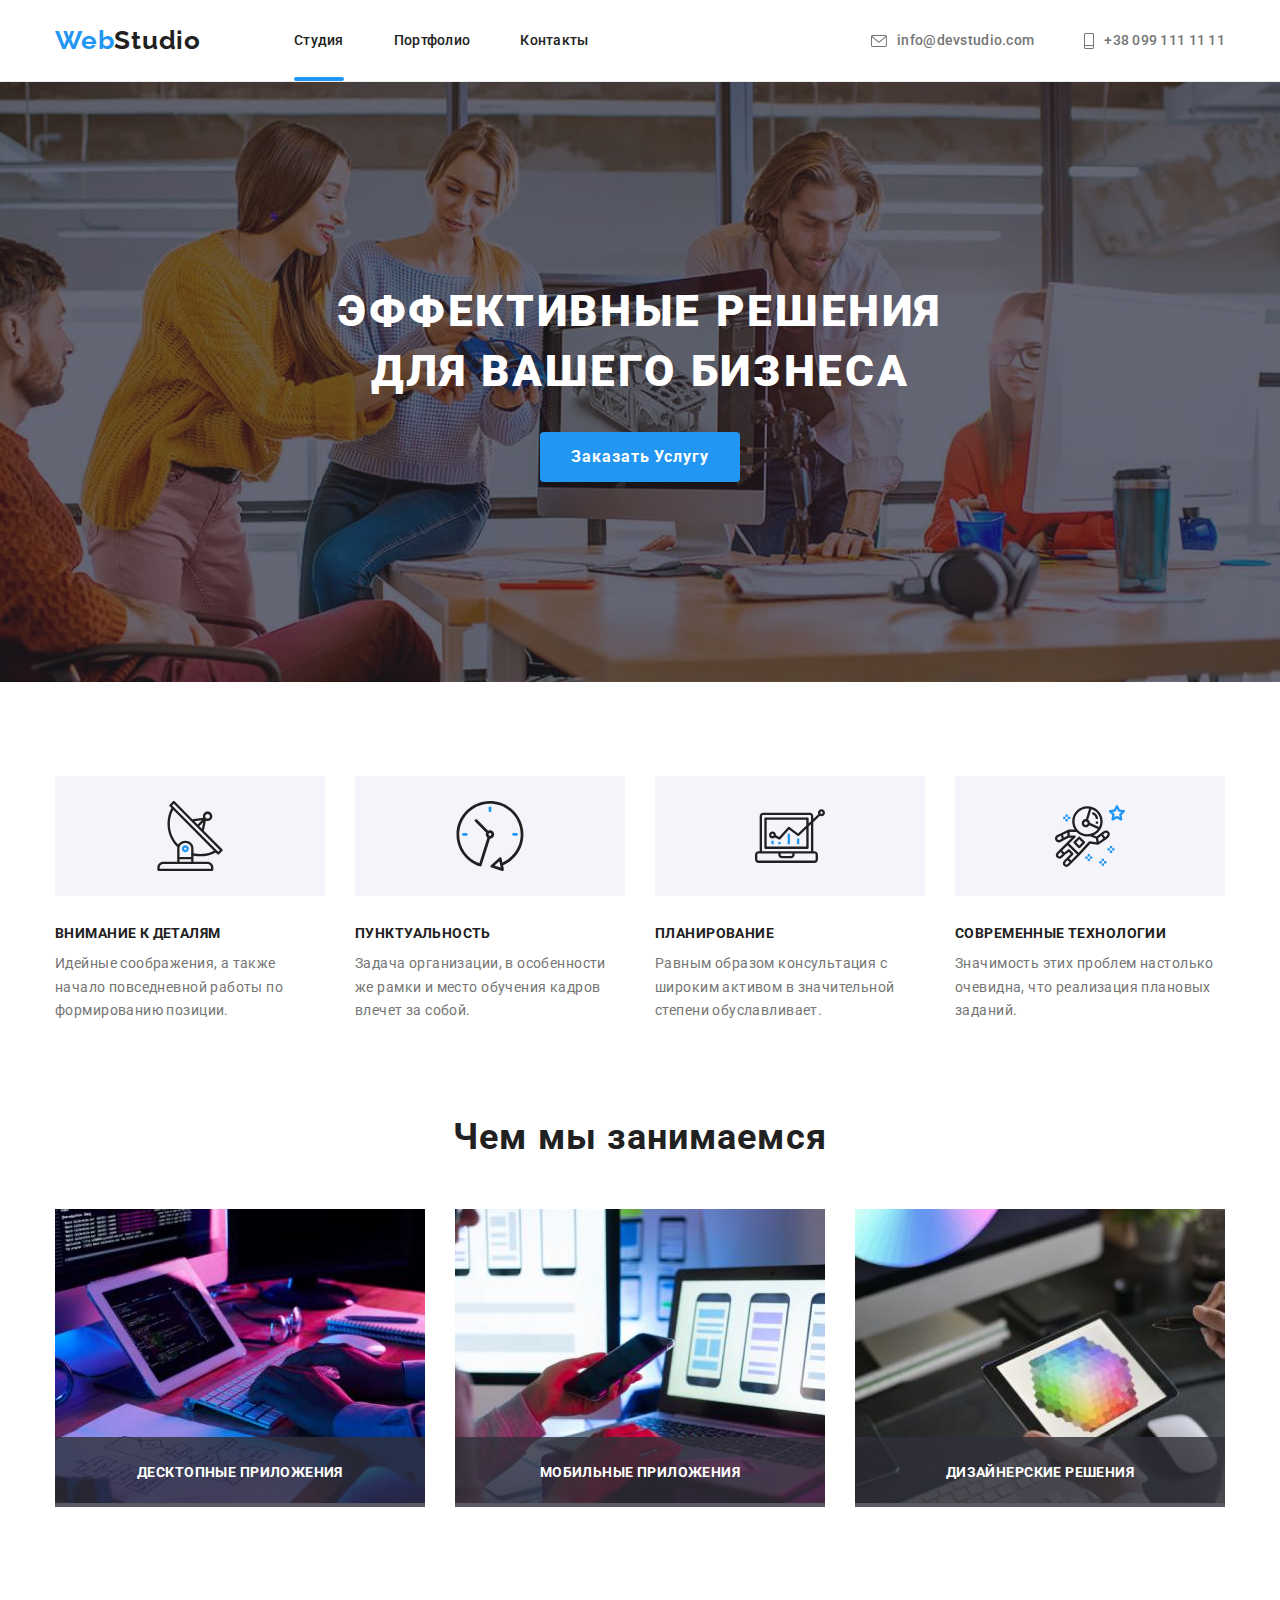
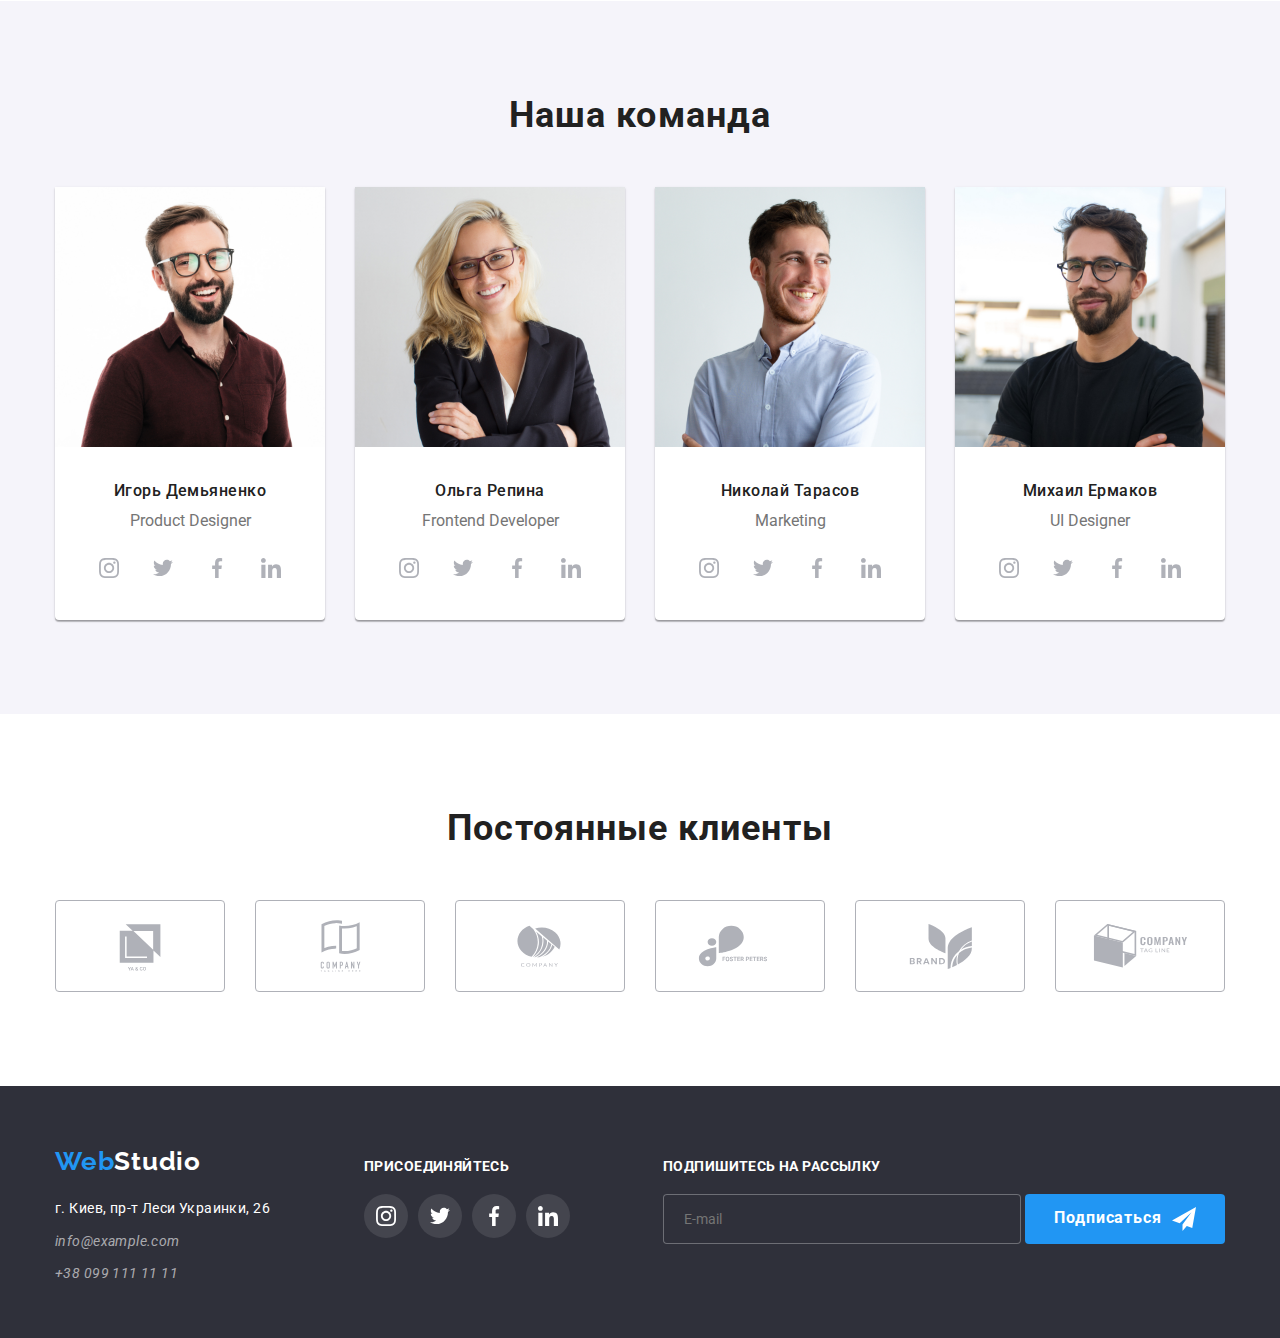
==== commit 12b1c2d1: "final" ====
--- a/index.html
+++ b/index.html
@@ -106,31 +106,31 @@
                     <h3 class="team-name-title">Игорь Демьяненко</h3>
                     <p class="team-name-text">Product Designer</p>
                 
-            <ul class="social-set">
-                <li class="social-item">
-                    <a href="" class="social-link duration ">
-                        <svg class="social-icon duration ">
+            <ul class="social-block">
+                <li class="social-block__item">
+                    <a href="" class="social-block__link duration ">
+                        <svg class="social-block__icon duration ">
                             <use href="./svg/sprite.svg#icon-instagram"></use>
                         </svg>
                     </a>
                 </li>
-                <li class="social-item">
-                    <a href="" class="social-link duration ">
-                        <svg class="social-icon duration ">
+                <li class="social-block__item">
+                    <a href="" class="social-block__link duration ">
+                        <svg class="social-block__icon duration ">
                             <use href="./svg/sprite.svg#icon-twitter"></use>
                         </svg>
                     </a>
                 </li>
-                <li class="social-item">
-                    <a href="" class="social-link duration  ">
-                        <svg class="social-icon duration ">
+                <li class="social-block__item">
+                    <a href="" class="social-block__link duration  ">
+                        <svg class="social-block__icon duration ">
                             <use href="./svg/sprite.svg#icon-facebook"></use>
                         </svg>
                     </a>
                 </li>
-                <li class="social-item">
-                    <a href="" class="social-link duration ">
-                        <svg class="social-icon duration ">
+                <li class="social-block__item">
+                    <a href="" class="social-block__link duration ">
+                        <svg class="social-block__icon duration ">
                             <use href="./svg/sprite.svg#icon-linkedin" class="icon-link"></use>
                                         </svg>
                                     </a>  
@@ -144,31 +144,31 @@
                         <h3 class="team-name-title">Ольга Репина</h3>
                         <p class="team-name-text">Frontend Developer</p>
                    
-                 <ul class="social-set">
-                     <li class="social-item">
-                        <a href="" class="social-link duration ">
-                            <svg class="social-icon duration ">
+                 <ul class="social-block">
+                     <li class="social-block__item">
+                        <a href="" class="social-block__link duration ">
+                            <svg class="social-block__icon duration ">
                                 <use href="./svg/sprite.svg#icon-instagram"></use>
                             </svg>
                         </a>
                      </li>
-                     <li class="social-item">
-                        <a href="" class="social-link duration ">
-                            <svg class="social-icon duration ">
+                     <li class="social-block__item">
+                        <a href="" class="social-block__link duration ">
+                            <svg class="social-block__icon duration ">
                                 <use href="./svg/sprite.svg#icon-twitter"></use>
                             </svg>
                         </a>
                      </li>
-                     <li class="social-item">
-                        <a href="" class="social-link duration ">
-                            <svg class="social-icon duration ">
+                     <li class="social-block__item">
+                        <a href="" class="social-block__link duration ">
+                            <svg class="social-block__icon duration ">
                                 <use href="./svg/sprite.svg#icon-facebook"></use>
                             </svg>
                         </a>
                      </li>
-                     <li class="social-item">
-                    <a href="" class="social-link duration ">
-                        <svg class="social-icon duration ">
+                     <li class="social-block__item">
+                    <a href="" class="social-block__link duration ">
+                        <svg class="social-block__icon duration ">
                             <use href="./svg/sprite.svg#icon-linkedin" class="icon-link""></use>
                             </svg>
                         </a>  
@@ -181,31 +181,31 @@
                     <div class="team-name">
                         <h3 class="team-name-title">Николай Тарасов</h3>
                         <p class="team-name-text">Marketing</p>
-                <ul class="social-set">
-                    <li class="social-item">
-                        <a href="" class="social-link duration ">
-                            <svg class="social-icon duration ">
+                <ul class="social-block">
+                    <li class="social-block__item">
+                        <a href="" class="social-block__link duration ">
+                            <svg class="social-block__icon duration ">
                                 <use href="./svg/sprite.svg#icon-instagram"></use>
                             </svg>
                         </a>
                     </li>
-                    <li class="social-item">
-                        <a href="" class="social-link duration ">
-                            <svg class="social-icon duration ">
+                    <li class="social-block__item">
+                        <a href="" class="social-block__link duration ">
+                            <svg class="social-block__icon duration ">
                                 <use href="./svg/sprite.svg#icon-twitter"></use>
                             </svg>
                         </a>
                     </li>
-                    <li class="social-item">
-                        <a href="" class="social-link duration ">
-                            <svg class="social-icon duration ">
+                    <li class="social-block__item">
+                        <a href="" class="social-block__link duration ">
+                            <svg class="social-block__icon duration ">
                                 <use href="./svg/sprite.svg#icon-facebook"></use>
                             </svg>
                         </a>
                     </li>
-                    <li class="social-item">
-                        <a href="" class="social-link duration ">
-                            <svg class="social-icon duration ">
+                    <li class="social-block__item">
+                        <a href="" class="social-block__link duration ">
+                            <svg class="social-block__icon duration ">
                                 <use href="./svg/sprite.svg#icon-linkedin" class="icon-link""></use>
                                             </svg>
                                         </a>  
@@ -218,32 +218,32 @@
                     <div class="team-name">
                         <h3 class="team-name-title">Михаил Ермаков</h3>
                         <p class="team-name-text">UI Designer</p>
-                    <ul class="social-set">
-                     <li class="social-item">
-                        <a href="" class="social-link duration ">
-                            <svg class="social-icon duration ">
+                    <ul class="social-block">
+                     <li class="social-block__item">
+                        <a href="" class="social-block__link duration ">
+                            <svg class="social-block__icon duration ">
                                 <use href="./svg/sprite.svg#icon-instagram"></use>
                             </svg>
                         </a>
                      </li>
-                     <li class="social-item">
-                        <a href="" class="social-link duration  duration ">
-                            <svg class="social-icon duration ">
+                     <li class="social-block__item">
+                        <a href="" class="social-block__link duration  duration ">
+                            <svg class="social-block__icon duration ">
                                 <use href="./svg/sprite.svg#icon-twitter"></use>
                             </svg>
                         </a>
                      </li>
-                     <li class="social-item">
-                        <a href="" class="social-link duration ">
-                            <svg class="social-icon duration ">
+                     <li class="social-block__item">
+                        <a href="" class="social-block__link duration ">
+                            <svg class="social-block__icon duration ">
                                 <use href="./svg/sprite.svg#icon-facebook"></use>
                             </svg>
                         </a>
                      </li>
-                     <li class="social-item">
-                    <a href="" class="social-link duration ">
-                        <svg class="social-icon duration ">
-                            <use href="./svg/sprite.svg#icon-linkedin" class="icon-link""></use>
+                     <li class="social-block__item">
+                    <a href="" class="social-block__link duration ">
+                        <svg class="social-block__icon duration ">
+                            <use href="./svg/sprite.svg#icon-linkedin" class="icon-link"></use>
                             </svg>
                         </a>  
                      </li>
@@ -296,70 +296,73 @@
 </main> 
 
 
-    <footer class="footer"> 
-     <div class="container">
+<footer class="footer"> 
+    <div class="container">
 <div class="footer-contact">
-    <a class="logo" href="index.html">
-        <span class="logo__web">Web</span><span class="logo__footer-studio">Studio</span>
-    </a>
-
-    <address class="address-list">
-        <ul class="footer-contact__list">
-            <li class="footer-contact__list-item"><a class="footer-contact__list-address link" href="">г. Киев, пр-т Леси Украинки, 26</a></li>
-            <li class="footer-contact__list-item"><a class="footer-contact__list-mail link" href="mailto:info@example.com">info@example.com</a></li>
-            <li class="footer-contact__list-item"><a class="footer-contact__list-tel link" href="tel:+380991111111">+38 099 111 11 11</a></li>
-        </ul>
-    </address>
-     </div>
-       
-
-
-     <div class="footer-social">
-         <t3 class="footer-social__title">присоединяйтесь</t3>
-    <ul class="social-set">
-        <li class="social-item">
-            <a href="" class="social-link  duration footcolor">
-                <svg class="social-icon">
-                    <use href="./svg/sprite.svg#icon-instagram"></use>
-                </svg>
-            </a>
-        </li>
-        <li class="social-item">
-            <a href="" class="social-link  duration footcolor">
-                <svg class="social-icon">
-                    <use href="./svg/sprite.svg#icon-twitter"></use>
-                </svg>
-            </a>
-        </li>
-        <li class="social-item">
-            <a href="" class="social-link  duration footcolor">
-                <svg class="social-icon">
-                    <use href="./svg/sprite.svg#icon-facebook"></use>
-                </svg>
-            </a>
-        </li>
-        <li class="social-item">
-            <a href="" class="social-link  duration footcolor">
-                <svg class="social-icon">
-                    <use href="./svg/sprite.svg#icon-linkedin" class="icon-link""></use>
-                                </svg>
-                            </a>  
-                         </li>
-                </ul>
-                
-     </div>
-     <div class="footer-email">
-        <label for="email" class="footer-email__label">Подпишитесь на рассылку
-        <input type="email" id="email" class="footer-email__input" placeholder="E-mail"/>
-        </label>
-        <button type="button" class="main-button footer-email__btn button">Подписаться
-            <svg class="footer-email__btn-telegram" width="24px" height="24px">
-                <use href="./svg/sprite.svg#icon-telegram"></use>
-            </svg>
-        </button>
+   <a class="logo" href="index.html">
+       <span class="logo__web">Web</span><span class="logo__footer-studio">Studio</span>
+   </a>
+
+   <address class="address-list">
+       <ul class="footer-contact__list">
+           <li class="footer-contact__list-item"><a class="footer-contact__list-address link" href="">г. Киев, пр-т Леси Украинки, 26</a></li>
+           <li class="footer-contact__list-item"><a class="footer-contact__list-mail link" href="mailto:info@example.com">info@example.com</a></li>
+           <li class="footer-contact__list-item"><a class="footer-contact__list-tel link" href="tel:+380991111111">+38 099 111 11 11</a></li>
+       </ul>
+   </address>
     </div>
-    </footer>
-    <div class="backdrop is-hidden duration " data-modal>
+      
+
+
+    <div class="footer-social">
+        <t3 class="footer-social__title">присоединяйтесь</t3>
+   <ul class="social-block">
+       <li class="social-block__item">
+           <a href="" class="social-block__link  duration footcolor">
+               <svg class="social-block__icon">
+                   <use href="./svg/sprite.svg#icon-instagram"></use>
+               </svg>
+           </a>
+       </li>
+       <li class="social-block__item">
+           <a href="" class="social-block__link  duration footcolor">
+               <svg class="social-block__icon">
+                   <use href="./svg/sprite.svg#icon-twitter"></use>
+               </svg>
+           </a>
+       </li>
+       <li class="social-block__item">
+           <a href="" class="social-block__link  duration footcolor">
+               <svg class="social-block__icon">
+                   <use href="./svg/sprite.svg#icon-facebook"></use>
+               </svg>
+           </a>
+       </li>
+       <li class="social-block__item">
+           <a href="" class="social-block__link  duration footcolor">
+               <svg class="social-block__icon">
+                   <use href="./svg/sprite.svg#icon-linkedin" class="icon-link"></use>
+                               </svg>
+                           </a>  
+                        </li>
+               </ul>
+    </div>
+
+
+    <div class="footer-email">
+       <label for="email" class="footer-email__label">Подпишитесь на рассылку
+       <input type="email" id="email" class="footer-email__input" placeholder="E-mail"/>
+       </label>
+       <button type="button" class="main-button footer-email__btn button">Подписаться
+           <svg class="footer-email__btn-telegram" width="24px" height="24px">
+               <use href="./svg/sprite.svg#icon-telegram"></use>
+           </svg>
+       </button>
+   </div>
+</div>
+
+   </footer>
+    <div class="backdrop  is-hidden duration " data-modal>
         <div class="modal">
             <button class="modal-close-button duration " type="button" data-modal-close>
                 <svg class="close" width="11px" height="11px">
@@ -394,15 +397,12 @@
             <label class="modal-lable">Комментарий</label>
                 <textarea name="modal-text" class="modal-comment" id="modal-text" placeholder="Введите текст"></textarea>
                 <div class="modal-field">
-<input class="modal-check" type="checkbox" id="privacy" name="modal-check" />
-<label for="privacy" class="modal-check-text">Соглашаюсь с рассылкой и принимаю <a href="" class="modal-privacy-link">Условия договора</a></label>
-</div>
-                <button type="submit" class="button hero-button modal-button">Отправить</button>
+             <input class="modal-check" type="checkbox" id="privacy" name="modal-check" />
+              <label for="privacy" class="modal-check-text">Соглашаюсь с рассылкой и принимаю <a href="" class="modal-privacy-link">Условия договора</a></label>
+              </div>
+                <button type="submit" class="button main-button modal__button">Отправить</button>
         </div>
-        
         </div>
-   
-    </div>
     <script src="./js/modal.js"></script>
 </body>
 </html>--- a/css/main.min.css
+++ b/css/main.min.css
@@ -1,2 +1,2 @@
-:root{--main-color: #212121;--second-color: #757575;--white-color: #FFFFFF;--accent-color: #2196f3}p,h1,h2,h3,h4,h5,h6{margin:0;padding:0}.container{width:1200px;margin:0 auto;padding-left:15px;padding-right:15px}ul{margin:0;padding:0}img{width:100%}body{font-family:Roboto, sans-serif;background-color:var(--white-color);color:var(--main-color)}link,a,ul{text-decoration:none;list-style:none}ul{padding-inline-start:0}.duration{transition-duration:250ms;transition-timing-function:cubic-bezier(0.4, 0, 0.2, 1);transition-delay:250ms}.is-hidden{opacity:0;visibility:hidden;pointer-events:none}.button{display:block;font-family:inherit, sans-serif;font-weight:700;font-size:16px;text-align:center;letter-spacing:0.06em;border-radius:4px;background-color:var(--accent-color);color:var(--white-color);border:none;cursor:pointer}.main-button{display:flex;justify-content:center;align-items:center;margin:0 auto;min-width:200px;height:50px}.logo{font-family:"Raleway";font-weight:700;font-size:26px;line-height:1.2;letter-spacing:0.03em;margin-right:93px}.logo__web{color:var(--accent-color)}.logo__header-studio{color:var(--main-color)}.logo__footer-studio{color:var(--white-color)}.header{background-color:var(--white-color);padding-top:25px;padding-bottom:25px;border-bottom:1px solid #ECECEC}.header .container{display:flex;align-items:center}.current{position:relative}.current::after{content:"";position:absolute;width:100%;height:4px;bottom:-33px;left:0;background:#2196F3;border-radius:2px}.header-contact{display:flex;align-items:center;margin-left:auto}.header-contact__mail,.header-contact__tel{display:flex;align-items:center;justify-content:center;color:var(--second-color);font-weight:500;font-size:14px;line-height:1.14;letter-spacing:0.02em;color:var(--main-color);transition-property:color}.header-contact__mail-icon,.header-contact__tel-icon{margin-right:10px;fill:var(--second-color);transition-property:fill}.header-contact__mail{margin-right:50px}.header-contact__mail:hover .header-contact__mail-icon,.header-contact__mail:focus .header-contact__mail-icon{color:var(--accent-color);fill:var(--accent-color)}.header-contact__tel:hover .header-contact__tel-icon,.header-contact__tel:focus .header-contact__tel-icon{color:var(--accent-color);fill:var(--accent-color)}.header-list{display:flex}.header-list__link{font-weight:500;font-size:14px;line-height:1.14;letter-spacing:0.02em;color:var(--main-color);transition-property:color}.header-list__link:hover,.header-list__link:focus{color:var(--accent-color)}.header-list__item:not(:last-child){margin-right:50px}.hero{max-width:1600px;margin-left:auto;margin-right:auto;background-repeat:no-repeat;background-size:cover;background-position:center;background-color:#2f303a;padding-top:200px;padding-bottom:200px;background-image:linear-gradient(to right, rgba(47,48,58,0.4), rgba(47,48,58,0.4)),url(../images/prewiev.jpg)}.hero-title{margin:0 auto;text-align:center;width:696px;margin-bottom:30px;font-weight:900;font-size:44px;line-height:1.36;text-transform:uppercase;letter-spacing:0.06em;color:var(--white-color)}.tasks{background-color:var(--white-color);padding-top:94px}.tasks-title{font-weight:700;font-size:14px;line-height:1.14;letter-spacing:0.03em;text-transform:uppercase}.tasks-text{margin-top:10px;max-height:75px;font-size:14px;line-height:1.7;letter-spacing:0.03em;color:var(--second-color)}.tasks-list{display:flex}.tasks-item{width:calc((100% - 90px) / 4);min-width:270px}.tasks-item:not(:last-child){margin-right:30px}.tasks-item::before{content:"";display:block;height:120px;margin-bottom:30px;background-position:center;background-repeat:no-repeat;background-size:70px 70px;background-color:#F5F4FA}.antenna-icon::before{background-image:url(../svg/antenna.svg)}.clocks-icon::before{background-image:url(../svg/clock.svg)}.diagram-icon::before{background-image:url(../svg/diagram.svg)}.astronaut-icon::before{background-image:url(../svg/astronaut.svg)}.works{background-color:var(--white-color);padding-top:94px;padding-bottom:94px}.works-title{margin-bottom:50px;text-align:center;letter-spacing:0.03em;font-weight:700;font-size:36px;line-height:1.16;color:var(--main-color)}.works-list{display:flex}.works-list-item{position:relative;width:calc((100% - 60px) / 3);margin-right:30px}.works-list-item:last-child{margin-right:0}.works-list-title{content:"";position:absolute;bottom:0px;left:0;width:100%;height:70px;text-align:center;padding-top:27px;padding-bottom:27px;font-family:'Roboto';font-style:normal;font-weight:700;font-size:14px;line-height:calc(16/14);text-align:center;letter-spacing:0.03em;text-transform:uppercase;color:#FFFFFF;background:rgba(47,48,58,0.8)}.team{background-color:#F5F4FA;padding-top:94px;padding-bottom:94px}.team-title{margin-bottom:50px;text-align:center;letter-spacing:0.03em;font-weight:700;font-size:36px;line-height:1.16}.team-list{display:flex}.team-list-item{background-color:var(--white-color);margin-right:30px;box-shadow:0px 1px 3px rgba(0,0,0,0.12),0px 1px 1px rgba(0,0,0,0.14),0px 2px 1px rgba(0,0,0,0.2);border-radius:0px 0px 4px 4px}.team-list-item:last-child{margin-right:0}.team-name{padding-top:30px;padding-bottom:30px}.team-name-title{text-align:center;color:var(--main-color);font-weight:500;font-size:16px;line-height:1.2;letter-spacing:0.03em}.team-name-text{text-align:center;margin-top:10px;margin-bottom:16px;color:var(--second-color);font-size:16px;line-height:1.2}.client{background-color:var(--white-color);padding-top:94px;padding-bottom:94px}.client-title{display:block;margin-bottom:50px;text-align:center;letter-spacing:0.03em;font-weight:700;font-size:36px;line-height:1.16}.client-list{display:flex}.client-list__item,.client-list__link{display:block;width:170px;height:92px;border-radius:4px;background-color:var(--white-color);transition-property:background-color, border-color}.client-list__item:hover,.client-list__item:focus,.client-list__link:hover,.client-list__link:focus{border-color:var(--accent-color)}.client-list__icon{margin:16px 32px;width:106px;height:60px;fill:#AFB1B8;transition-property:fill}.client-list__link:hover .client-list__icon,.client-list__link:focus .client-list__icon{fill:var(--accent-color)}.client-list__item:not(:last-child){margin-right:30px}.footer{background-color:#2f303a;padding-top:60px}.footer.container{display:flex}.footer-contact__list{margin-top:20px}.footer-contact__list__address,.footer-contact__list__mail,.footer-contact__list__tel{font-size:14px;line-height:1.7;letter-spacing:0.03em;color:rgba(255,255,255,0.6)}.footer-contact__list-item:not(:last-child){margin-bottom:9px}.footer-contact__list-address{color:var(--white-color);font-style:normal}.footer-social{margin-left:70px;margin-top:12px;height:80px}.footer-social__title{display:block;font-family:'Roboto', sans-serif;font-style:normal;font-weight:700;font-size:14px;line-height:16px;text-transform:uppercase;text-align:left;color:#FFFFFF;letter-spacing:0.03em;margin-bottom:20px}.footcolor{background-color:rgba(255,255,255,0.1)}.footcolor>.social-icon{fill:var(--white-color)}.footer-email{position:relative;margin-top:12px;margin-left:93px;height:86px;margin-bottom:94px;width:570px}.footer-email__label{display:inline-block;position:absolute;top:0;left:0;font-weight:700;font-size:14px;line-height:calc(16/14);letter-spacing:0.03em;text-transform:uppercase;color:#FFFFFF}.footer-email__input{padding:20px;margin-top:20px;position:absolute;top:100%;left:0;height:50px;width:358px;background-color:#2F303A;border:1px solid rgba(255,255,255,0.3);border-radius:4px}.footer-email__btn{position:absolute;bottom:0;right:0;margin-left:12px}.footer-email__btn-telegram{margin-left:10px}
+:root{--main-color: #212121;--second-color: #757575;--white-color: #FFFFFF;--accent-color: #2196f3}p,h1,h2,h3,h4,h5,h6{margin:0;padding:0}.container{width:1200px;margin:0 auto;padding-left:15px;padding-right:15px}ul{margin:0;padding:0}img{width:100%}body{font-family:Roboto, sans-serif;background-color:var(--white-color);color:var(--main-color)}link,a,ul{text-decoration:none;list-style:none}ul{padding-inline-start:0}.duration{transition-duration:250ms;transition-timing-function:cubic-bezier(0.4, 0, 0.2, 1);transition-delay:250ms}.is-hidden{opacity:0;visibility:hidden;pointer-events:none}.button{display:block;font-family:inherit, sans-serif;font-weight:700;font-size:16px;text-align:center;letter-spacing:0.06em;border-radius:4px;border:none;cursor:pointer}.main-button{display:flex;justify-content:center;align-items:center;margin:0 auto;min-width:200px;height:50px;background-color:var(--accent-color);color:var(--white-color)}.logo{font-family:"Raleway";font-weight:700;font-size:26px;line-height:1.2;letter-spacing:0.03em;margin-right:93px}.logo__web{color:var(--accent-color)}.logo__header-studio{color:var(--main-color)}.logo__footer-studio{color:var(--white-color)}.header{background-color:var(--white-color);padding-top:25px;padding-bottom:25px;border-bottom:1px solid #ECECEC}.header .container{display:flex;align-items:center}.current{position:relative}.current::after{content:"";position:absolute;width:100%;height:4px;bottom:-33px;left:0;background:#2196F3;border-radius:2px}.header-contact{display:flex;align-items:center;margin-left:auto}.header-contact__mail,.header-contact__tel{display:flex;align-items:center;justify-content:center;color:var(--second-color);font-weight:500;font-size:14px;line-height:1.14;letter-spacing:0.02em;transition-property:color}.header-contact__mail-icon,.header-contact__tel-icon{margin-right:10px;fill:var(--second-color);transition-property:fill}.header-contact__mail{margin-right:50px}.header-contact__mail:hover,.header-contact__mail:focus{color:var(--accent-color)}.header-contact__mail:hover .header-contact__mail-icon,.header-contact__mail:focus .header-contact__mail-icon{fill:var(--accent-color)}.header-contact__tel:hover,.header-contact__tel:focus{color:var(--accent-color)}.header-contact__tel:hover .header-contact__tel-icon,.header-contact__tel:focus .header-contact__tel-icon{fill:var(--accent-color)}.header-list{display:flex}.header-list__link{font-weight:500;font-size:14px;line-height:1.14;letter-spacing:0.02em;color:var(--main-color);transition-property:color}.header-list__link:hover,.header-list__link:focus{color:var(--accent-color)}.header-list__item:not(:last-child){margin-right:50px}.hero{max-width:1600px;margin-left:auto;margin-right:auto;background-repeat:no-repeat;background-size:cover;background-position:center;background-color:#2f303a;padding-top:200px;padding-bottom:200px;background-image:linear-gradient(to right, rgba(47,48,58,0.4), rgba(47,48,58,0.4)),url(../images/prewiev.jpg)}.hero-title{margin:0 auto;text-align:center;width:696px;margin-bottom:30px;font-weight:900;font-size:44px;line-height:1.36;text-transform:uppercase;letter-spacing:0.06em;color:var(--white-color)}.tasks{background-color:var(--white-color);padding-top:94px}.tasks-title{font-weight:700;font-size:14px;line-height:1.14;letter-spacing:0.03em;text-transform:uppercase}.tasks-text{margin-top:10px;max-height:75px;font-size:14px;line-height:1.7;letter-spacing:0.03em;color:var(--second-color)}.tasks-list{display:flex}.tasks-item{width:calc((100% - 90px) / 4);min-width:270px}.tasks-item:not(:last-child){margin-right:30px}.tasks-item::before{content:"";display:block;height:120px;margin-bottom:30px;background-position:center;background-repeat:no-repeat;background-size:70px 70px;background-color:#F5F4FA}.antenna-icon::before{background-image:url(../svg/antenna.svg)}.clocks-icon::before{background-image:url(../svg/clock.svg)}.diagram-icon::before{background-image:url(../svg/diagram.svg)}.astronaut-icon::before{background-image:url(../svg/astronaut.svg)}.works{background-color:var(--white-color);padding-top:94px;padding-bottom:94px}.works-title{margin-bottom:50px;text-align:center;letter-spacing:0.03em;font-weight:700;font-size:36px;line-height:1.16;color:var(--main-color)}.works-list{display:flex}.works-list-item{position:relative;width:calc((100% - 60px) / 3);margin-right:30px}.works-list-item:last-child{margin-right:0}.works-list-title{content:"";position:absolute;bottom:0px;left:0;width:100%;height:70px;text-align:center;padding-top:27px;padding-bottom:27px;font-family:'Roboto';font-style:normal;font-weight:700;font-size:14px;line-height:calc(16/14);text-align:center;letter-spacing:0.03em;text-transform:uppercase;color:#FFFFFF;background:rgba(47,48,58,0.8)}.team{background-color:#F5F4FA;padding-top:94px;padding-bottom:94px}.team-title{margin-bottom:50px;text-align:center;letter-spacing:0.03em;font-weight:700;font-size:36px;line-height:1.16}.team-list{display:flex}.team-list-item{background-color:var(--white-color);margin-right:30px;box-shadow:0px 1px 3px rgba(0,0,0,0.12),0px 1px 1px rgba(0,0,0,0.14),0px 2px 1px rgba(0,0,0,0.2);border-radius:0px 0px 4px 4px}.team-list-item:last-child{margin-right:0}.team-name{padding-top:30px;padding-bottom:30px}.team-name-title{text-align:center;color:var(--main-color);font-weight:500;font-size:16px;line-height:1.2;letter-spacing:0.03em}.team-name-text{text-align:center;margin-top:10px;margin-bottom:16px;color:var(--second-color);font-size:16px;line-height:1.2}.client{background-color:var(--white-color);padding-top:94px;padding-bottom:94px}.client-title{display:block;margin-bottom:50px;text-align:center;letter-spacing:0.03em;font-weight:700;font-size:36px;line-height:1.16}.client-list{display:flex}.client-list__item,.client-list__link{display:block;width:170px;height:92px;border-radius:4px;background-color:var(--white-color);transition-property:background-color, border-color}.client-list__item:hover,.client-list__item:focus,.client-list__link:hover,.client-list__link:focus{border-color:var(--accent-color)}.client-list__icon{margin:16px 32px;width:106px;height:60px;fill:#AFB1B8;transition-property:fill}.client-list__link:hover .client-list__icon,.client-list__link:focus .client-list__icon{fill:var(--accent-color)}.client-list__item:not(:last-child){margin-right:30px}.client-list__link{border:1px solid #AFB1B8}.footer{background-color:#2f303a;padding-top:60px}.footer>.container{display:flex}.footer-contact__list{margin-top:20px}.footer-contact__list-address,.footer-contact__list-mail,.footer-contact__list-tel{font-size:14px;line-height:1.7;letter-spacing:0.03em;color:rgba(255,255,255,0.6)}.footer-contact__list-item:not(:last-child){margin-bottom:9px}.footer-contact__list-address{color:var(--white-color);font-style:normal}.footer-social{margin-left:70px;margin-top:12px;height:80px}.footer-social__title{display:block;font-family:'Roboto', sans-serif;font-style:normal;font-weight:700;font-size:14px;line-height:16px;text-transform:uppercase;text-align:left;color:#FFFFFF;letter-spacing:0.03em;margin-bottom:20px}.footcolor{background-color:rgba(255,255,255,0.1)}.footcolor>.social-block__icon{fill:var(--white-color)}.footer-email{position:relative;margin-top:12px;margin-left:93px;height:86px;margin-bottom:94px;width:570px}.footer-email__label{display:inline-block;position:absolute;top:0;left:0;font-weight:700;font-size:14px;line-height:calc(16/14);letter-spacing:0.03em;text-transform:uppercase;color:#FFFFFF}.footer-email__input{padding:20px;margin-top:20px;position:absolute;color:#FFFFFF;top:100%;left:0;height:50px;width:358px;background-color:#2F303A;border:1px solid rgba(255,255,255,0.3);border-radius:4px}.footer-email__btn{position:absolute;bottom:0;right:0;margin-left:12px}.footer-email__btn-telegram{margin-left:10px}.social-block{display:flex;justify-content:center}.social-block__link{display:block;padding:12px;width:44px;height:44px;border-radius:50%;transition-property:background-color}.social-block__link:hover,.social-block__link:focus{background-color:var(--accent-color)}.social-block__item:not(:last-child){margin-right:10px}.social-block__icon{fill:#AFB1B8;width:20px;height:20px;transition-property:fill, background-color}.social-block__link:hover>.social-block__icon,.social-block__link:focus>.social-block__icon{fill:var(--white-color)}.portfolio{padding-top:94px;padding-bottom:94px}.portfolio-btn{display:flex;justify-content:center;margin-bottom:50px}.portfolio-btn__item:not(:last-child){margin-right:8px}.portfolio-btn__button{padding:6px 22px;font-weight:500;font-size:16px;line-height:1.62;letter-spacing:0.03em;border:transparent;color:#212121;background-color:#f5f4fa;transition-property:color, background-color}.portfolio-btn__button:hover,.portfolio-btn__button:focus{color:var(--white-color);background-color:var(--accent-color);box-shadow:0px 3px 1px rgba(0,0,0,0.1),0px 1px 2px rgba(0,0,0,0.08),0px 2px 2px rgba(0,0,0,0.12)}.project__list{display:flex;flex-wrap:wrap;margin-right:-15px;margin-left:-15px}.project__item{width:calc((100% - 60px) / 3);margin-right:30px;margin-bottom:30px;border:1px solid #EEEEEE;cursor:pointer;transition-property:box-shadow}.project__item:hover,.project__item:focus{box-shadow:0px 1px 1px rgba(0,0,0,0.12),0px 4px 4px rgba(0,0,0,0.06),1px 4px 6px rgba(0,0,0,0.16)}.project__item:nth-child(3n){margin-right:0}.project__item:nth-last-child(-n+3){margin-bottom:0}.project__div{padding:20px 24px;border:1px #eeeeee}.project__name{font-weight:700;font-size:18px;line-height:2;letter-spacing:0.06em;color:var(--main-color)}.project__text{margin-top:4px;font-size:16px;line-height:1.88;letter-spacing:0.03em;color:var(--second-color)}.project__overlay{position:relative;overflow:hidden}.project-thumb-text{position:absolute;bottom:-100%;left:0;height:100%;width:100%;padding:63px 24px;font-weight:400;font-size:18px;line-height:1.56;letter-spacing:0.03em;color:#FFFFFF;background:rgba(33,150,243,0.9);transition-property:transform}.project__item:hover .project-thumb-text{opacity:1;transform:translateY(-100%)}.backdrop{position:fixed;width:100%;height:100%;top:0;background-color:rgba(0,0,0,0.2);transform:scale(100%);transition-property:transform skale}.modal{padding:40px;position:absolute;top:50%;left:50%;transform:translate(-50%, -50%);width:528px;min-height:581px;background-color:var(--white-color);box-shadow:0px 1px 3px rgba(0,0,0,0.12),0px 1px 1px rgba(0,0,0,0.14),0px 2px 1px rgba(0,0,0,0.2);border-radius:4px}.modal-title{margin-bottom:12px;font-weight:700;font-size:20px;line-height:23px;text-align:center;letter-spacing:0.03em;color:#212121}.modal-lable{display:inline-block;font-size:12px;margin-bottom:4px;line-height:calc(14/12);letter-spacing:0.01em;color:var(--second-color)}.modal-close-button{display:flex;justify-content:center;align-items:center;width:30px;height:30px;position:absolute;right:8px;top:8px;fill:#000000;background-color:#fff;border-radius:50%;border:1px solid rgba(0,0,0,0.1);cursor:pointer;transition-property:fill}.modal-close-button:hover,.modal-close-button:focus{fill:var(--accent-color)}.modal-input{width:100%;padding-left:42px;height:40px;border:1px solid rgba(33,33,33,0.2);border-radius:4px;cursor:pointer;outline:none;transition-property:border-color}.modal-input:hover,.modal-input:focus{border-color:var(--accent-color)}.modal-input::placeholder{font-size:12px;line-height:14px;letter-spacing:0.01em;color:rgba(117,117,117,0.5)}.modal-field{position:relative;margin-bottom:10px}.modal-field:hover,.modal-field:focus+.input-icon{fill:var(--accent-color)}.modal-input-icon{position:absolute;top:50%;transform:translateY(-50%);left:15px;transition-property:fill}.modal-comment{padding:16px;height:120px;width:100%;margin-bottom:10px;border:1px solid rgba(33,33,33,0.2);border-radius:4px;resize:none;outline:none}.modal-comment::placeholder{font-size:14px;line-height:16px;letter-spacing:0.01em}.modal-check-text{display:flex;align-items:center;font-size:14px;line-height:1.71;letter-spacing:0.03em;cursor:pointer;color:var(--second-color)}.modal-check-text::before{content:"";margin-left:10px;width:16px;height:15px;border:2px solid #212121;margin-right:8px;border-radius:2px}.modal-check{display:none;visibility:hidden;pointer-events:none}.modal-check:checked+.modal-check-text::before{background-color:var(--accent-color);background-image:url(../svg/check.svg);background-size:contain;background-repeat:no-repeat;background-position:center;border:none}.modal__button{margin-top:30px;Offset:0px,4px rgba(0,0,0,0.15)}.modal-privacy-link{margin-left:3px;color:var(--accent-color);text-decoration:underline}.footer-email-btn{display:flex;align-items:center;padding-left:29px}.telegram{margin-left:10px}
 /*# sourceMappingURL=main.min.css.map */